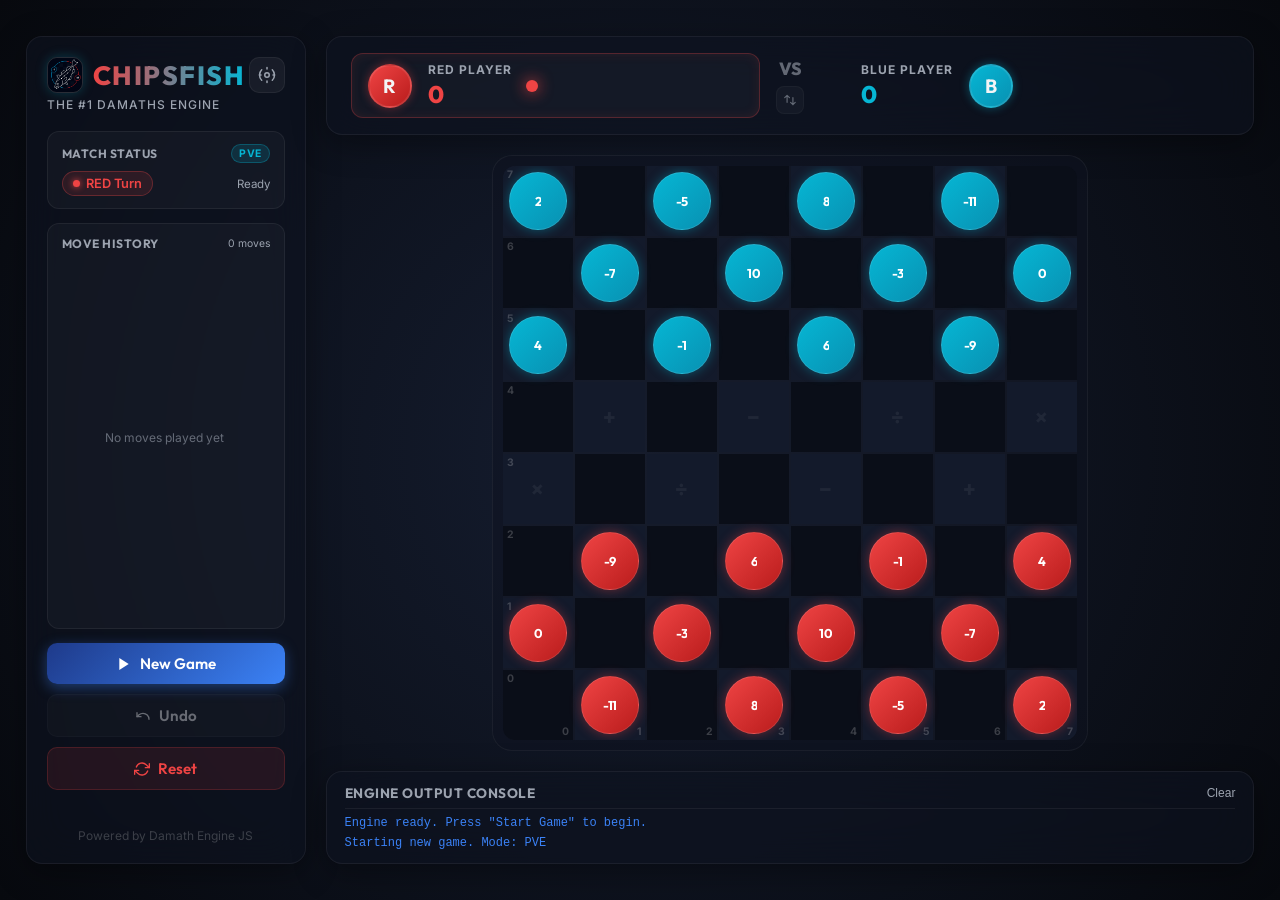
==== Engine/gui/index.html @ 6cff083e "Port engine to pure JS, add Vercel static deployment - Add engine.worker.js: full JS port of C++ Dam" ====
<!DOCTYPE html>
<html lang="en">
<head>
    <meta charset="UTF-8">
    <meta name="viewport" content="width=device-width, initial-scale=1.0">
    <title>ChipsFish</title>
    <link rel="icon" type="image/png" href="logo.png">
    <link rel="apple-touch-icon" href="logo.png">
    <!-- Google Fonts -->
    <link rel="preconnect" href="https://fonts.googleapis.com">
    <link rel="preconnect" href="https://fonts.gstatic.com" crossorigin>
    <link href="https://fonts.googleapis.com/css2?family=Inter:wght@300;400;500;600;700&family=Outfit:wght@400;500;600;700;800&display=swap" rel="stylesheet">
    <link rel="stylesheet" href="index.css">
</head>
<body>
    <div class="app-container">
        <!-- Sidebar / Control Panel -->
        <aside class="sidebar glass">
            <header class="logo-area">
                <div class="logo-title-row">
                    <div class="brand-title-group">
                        <img src="logo.png" alt="ChipsFish Logo" class="brand-logo-img">
                        <h1>CHIPSFISH</h1>
                    </div>
                    <button id="btn-settings" class="btn-icon-settings" title="Game Settings">
                        <svg width="18" height="18" viewBox="0 0 24 24" fill="none" stroke="currentColor" stroke-width="2" stroke-linecap="round" stroke-linejoin="round"><circle cx="12" cy="12" r="3"/><path d="M19.07 4.93a10 10 0 0 1 0 14.14M4.93 4.93a10 10 0 0 0 0 14.14"/><path d="M12 2v2M12 20v2M2 12h2M20 12h2"/></svg>
                    </button>
                </div>
                <span class="subtitle">THE #1 DAMATHS ENGINE</span>
            </header>

            <!-- Game Status Quick Card -->
            <div class="sidebar-card status-card">
                <div class="card-header">
                    <span class="card-title">Match Status</span>
                    <span id="badge-game-mode" class="mode-tag">PVE</span>
                </div>
                <div class="status-indicator-row">
                    <div id="status-turn-pill" class="turn-pill red">
                        <span class="dot"></span>
                        <span id="status-turn-text">RED Turn</span>
                    </div>
                    <span id="engine-status-text" class="status-subtext">Ready</span>
                </div>
            </div>

            <!-- Move History Notation Card -->
            <div class="sidebar-card history-card">
                <div class="card-header">
                    <span class="card-title">Move History</span>
                    <span id="move-count-badge" class="count-badge">0 moves</span>
                </div>
                <div class="history-list" id="history-list">
                    <div class="history-empty">No moves played yet</div>
                </div>
            </div>

            <!-- Action Buttons Section -->
            <section class="actions-section">
                <button id="btn-start" class="btn primary">
                    <svg width="16" height="16" viewBox="0 0 24 24" fill="currentColor"><polygon points="5,3 19,12 5,21"/></svg>
                    New Game
                </button>
                <button id="btn-undo" class="btn secondary" disabled>
                    <svg width="16" height="16" viewBox="0 0 24 24" fill="none" stroke="currentColor" stroke-width="2" stroke-linecap="round" stroke-linejoin="round"><path d="M3 7v6h6"/><path d="M21 17a9 9 0 0 0-9-9 9 9 0 0 0-6 2.3L3 13"/></svg>
                    Undo
                </button>
                <button id="btn-reset" class="btn danger">
                    <svg width="16" height="16" viewBox="0 0 24 24" fill="none" stroke="currentColor" stroke-width="2" stroke-linecap="round" stroke-linejoin="round"><path d="M23 4v6h-6"/><path d="M1 20v-6h6"/><path d="M3.51 9a9 9 0 0 1 14.85-3.36L23 10M1 14l4.64 4.36A9 9 0 0 0 20.49 15"/></svg>
                    Reset
                </button>
            </section>

            <footer class="credits">
                Powered by Damath Engine JS
            </footer>
        </aside>

        <!-- Main Play Area -->
        <main class="main-content">
            <!-- Scoreboard -->
            <section class="scoreboard glass">
                <div class="player-panel red-player active" id="panel-red">
                    <div class="player-avatar">R</div>
                    <div class="player-info">
                        <span class="player-name">RED PLAYER</span>
                        <div class="score-display">
                            <span class="fraction" id="score-red">0</span>
                        </div>
                    </div>
                    <div class="turn-dot"></div>
                </div>

                <div class="vs-divider">
                    <span>VS</span>
                    <button id="btn-flip-board" class="btn-icon-flip" title="Flip Board (Hotkey: F)">
                        <svg width="14" height="14" viewBox="0 0 24 24" fill="none" stroke="currentColor" stroke-width="2" stroke-linecap="round" stroke-linejoin="round"><path d="M7 16V4M7 4L3 8M7 4L11 8M17 8V20M17 20L21 16M17 20L13 16"/></svg>
                    </button>
                </div>

                <div class="player-panel blue-player" id="panel-blue">
                    <div class="turn-dot"></div>
                    <div class="player-info">
                        <span class="player-name">BLUE PLAYER</span>
                        <div class="score-display">
                            <span class="fraction" id="score-blue">0</span>
                        </div>
                    </div>
                    <div class="player-avatar">B</div>
                </div>
            </section>

            <!-- Board Area -->
            <div class="game-board-container">
                <!-- 8x8 Board -->
                <div class="board-wrapper">
                    <div class="board" id="board">
                        <!-- Grid squares will be generated dynamically -->
                    </div>
                    <!-- Best Move Arrow Overlay -->
                    <svg id="best-move-overlay" class="board-arrow-overlay" xmlns="http://www.w3.org/2000/svg">
                        <defs>
                            <marker id="best-move-arrowhead" markerWidth="4" markerHeight="4" refX="2" refY="2" orient="auto">
                                <path d="M0,0 L4,2 L0,4 Z" fill="rgba(88, 245, 78, 0.92)" />
                            </marker>
                        </defs>
                    </svg>
                </div>
            </div>

            <!-- Console Area -->
            <section class="console-panel glass">
                <div class="console-header">
                    <h3>Engine Output Console</h3>
                    <button id="btn-clear-console" class="btn-text">Clear</button>
                </div>
                <div class="console-log" id="console-log">
                    <div class="log-entry system">Engine ready. Press "Start Game" to begin.</div>
                </div>
            </section>
        </main>
    </div>

    <!-- Settings Modal -->
    <div class="modal-overlay" id="settings-modal">
        <div class="modal-content glass settings-modal-content">
            <div class="settings-modal-header">
                <h2>Game Settings</h2>
                <button id="btn-close-settings" class="btn-icon-close" title="Close">&#10005;</button>
            </div>

            <div class="settings-modal-body">

                <!-- Game Mode group -->
                <div class="settings-group-label">Game Mode</div>

                <div class="control-group">
                    <label for="game-mode">Mode</label>
                    <select id="game-mode">
                        <option value="pvp">Player vs Player</option>
                        <option value="pve" selected>Player vs AI</option>
                        <option value="eve">AI vs AI</option>
                    </select>
                </div>

                <div class="control-group" id="player-color-group">
                    <label for="player-color">Play As</label>
                    <select id="player-color">
                        <option value="red">RED (First)</option>
                        <option value="blue">BLUE</option>
                    </select>
                </div>

                <!-- Damath Variant group -->
                <div class="settings-group-label">Damath Variant</div>

                <div class="control-group">
                    <label for="damath-variant">Variant</label>
                    <select id="damath-variant">
                        <option value="counting">Counting (Grades 1–2)</option>
                        <option value="whole">Whole Number (Grades 3–4)</option>
                        <option value="fraction">Fraction (Grades 5–6)</option>
                        <option value="integer" selected>Integer (Grade 7)</option>
                        <option value="rational">Rational (Grade 8)</option>
                        <option value="radical">Radical (Grade 9)</option>
                        <option value="polynomial">Polynomial (Grade 10)</option>
                    </select>
                </div>
                <div class="control-group variant-hint" id="variant-hint-box">
                    <span class="variant-hint-text" id="variant-hint-text"></span>
                </div>

                <!-- AI Config group -->
                <div class="settings-group-label">AI Configuration</div>

                <div class="control-group">
                    <label for="ai-limit-type">AI Limits</label>
                    <select id="ai-limit-type">
                        <option value="depth">Search Depth</option>
                        <option value="time" selected>Time Limit</option>
                    </select>
                </div>

                <div class="control-group" id="ai-depth-group" style="display: none;">
                    <label for="ai-depth">Depth (plies)</label>
                    <input type="number" id="ai-depth" value="5" min="1" max="15">
                </div>

                <div class="control-group" id="ai-time-group">
                    <label for="ai-time">Time Limit (ms)</label>
                    <input type="number" id="ai-time" value="1000" min="100" max="10000" step="500">
                </div>

                <!-- Options group -->
                <div class="settings-group-label">Options</div>

                <div class="control-group check-group">
                    <input type="checkbox" id="mid-move-promo">
                    <label for="mid-move-promo">Mid-Move Promotion</label>
                </div>

                <div class="control-group check-group">
                    <input type="checkbox" id="show-best-move">
                    <label for="show-best-move">Show Best Move</label>
                </div>

                <div class="control-group" id="best-move-depth-group" style="display: none;">
                    <label for="best-move-depth">Best Move Depth (max 15)</label>
                    <input type="number" id="best-move-depth" value="15" min="1" max="15">
                </div>

                <div class="control-group check-group">
                    <input type="checkbox" id="flip-board-check">
                    <label for="flip-board-check">Flip Board (F)</label>
                </div>

            </div><!-- /.settings-modal-body -->

            <div class="settings-modal-footer">
                <button id="btn-apply-settings" class="btn primary">Done</button>
            </div>
        </div>
    </div>

    <!-- Game Over Modal -->
    <div class="modal-overlay" id="game-over-modal">
        <div class="modal-content glass">
            <h2>Game Over</h2>
            <p id="game-over-text">Winner info will appear here.</p>
            <div class="modal-scores">
                <div class="modal-score-item">
                    <span class="label">RED</span>
                    <span class="value" id="modal-score-red">0</span>
                </div>
                <div class="modal-score-item">
                    <span class="label">BLUE</span>
                    <span class="value" id="modal-score-blue">0</span>
                </div>
            </div>
            <button id="btn-close-modal" class="btn primary">Play Again</button>
        </div>
    </div>

    <script src="engine.js"></script>
    <script src="index.js"></script>
</body>
</html>
---- Engine/gui/index.css ----
/* Modern Premium Stylesheet for Damath Engine GUI */

:root {
    --bg-dark: #07090e;
    --bg-panel: #0e1320;
    --border-color: rgba(255, 255, 255, 0.06);
    --text-main: #f3f4f6;
    --text-muted: #9ca3af;
    
    /* Player Colors */
    --color-red: #ef4444;
    --color-red-glow: rgba(239, 68, 68, 0.4);
    --color-red-gradient: linear-gradient(135deg, #ef4444, #b91c1c);
    
    --color-blue: #06b6d4;
    --color-blue-glow: rgba(6, 182, 212, 0.4);
    --color-blue-gradient: linear-gradient(135deg, #06b6d4, #0891b2);
    
    --color-king: #eab308;
    --color-king-glow: rgba(234, 179, 8, 0.5);
    
    /* Playable/Nonplayable squares */
    --sq-playable: #131a2b;
    --sq-nonplayable: #0a0e18;
    
    /* Fonts */
    --font-display: 'Outfit', sans-serif;
    --font-sans: 'Inter', sans-serif;
}

* {
    box-sizing: border-box;
    margin: 0;
    padding: 0;
    user-select: none;
}

body {
    background-color: var(--bg-dark);
    color: var(--text-main);
    font-family: var(--font-sans);
    height: 100vh;
    overflow: hidden;
    display: flex;
    justify-content: center;
    align-items: center;
    background-image: radial-gradient(circle at 50% 50%, #151d30 0%, #07090e 100%);
}

.glass {
    background: rgba(14, 19, 32, 0.6);
    backdrop-filter: blur(20px);
    -webkit-backdrop-filter: blur(20px);
    border: 1px solid var(--border-color);
    border-radius: 16px;
    box-shadow: 0 8px 32px 0 rgba(0, 0, 0, 0.37);
}

/* App Layout */
.app-container {
    display: flex;
    width: 96vw;
    height: 92vh;
    max-width: 1400px;
    gap: 20px;
}

/* Sidebar Layout */
.sidebar {
    width: 280px;
    display: flex;
    flex-direction: column;
    padding: 20px;
    gap: 14px;
    flex-shrink: 0;
}

.logo-area {
    margin-bottom: 4px;
}

.logo-title-row {
    display: flex;
    justify-content: space-between;
    align-items: center;
}

.brand-title-group {
    display: flex;
    align-items: center;
    gap: 10px;
}

.brand-logo-img {
    width: 36px;
    height: 36px;
    border-radius: 10px;
    object-fit: cover;
    border: 1px solid rgba(255, 255, 255, 0.12);
    box-shadow: 0 0 12px rgba(6, 182, 212, 0.25);
    transition: transform 0.2s ease, box-shadow 0.2s ease;
}

.brand-logo-img:hover {
    transform: scale(1.05);
    box-shadow: 0 0 16px rgba(239, 68, 68, 0.35);
}

.logo-area h1 {
    font-family: var(--font-display);
    font-weight: 800;
    font-size: 1.65rem;
    letter-spacing: 1.5px;
    background: linear-gradient(to right, var(--color-red), var(--color-blue));
    -webkit-background-clip: text;
    -webkit-text-fill-color: transparent;
}

.logo-area .subtitle {
    font-size: 0.75rem;
    color: var(--text-muted);
    font-weight: 500;
    letter-spacing: 1px;
    text-transform: uppercase;
}

/* Gear Settings Button in Logo Row */
.btn-icon-settings {
    width: 36px;
    height: 36px;
    border-radius: 10px;
    background: rgba(255, 255, 255, 0.05);
    border: 1px solid var(--border-color);
    color: var(--text-muted);
    display: flex;
    align-items: center;
    justify-content: center;
    cursor: pointer;
    transition: all 0.2s;
    outline: none;
}

.btn-icon-settings:hover {
    color: var(--color-blue);
    background: rgba(6, 182, 212, 0.12);
    border-color: rgba(6, 182, 212, 0.3);
    box-shadow: 0 0 12px rgba(6, 182, 212, 0.2);
    transform: rotate(30deg);
}

/* Sidebar Cards Common */
.sidebar-card {
    background: rgba(255, 255, 255, 0.03);
    border: 1px solid var(--border-color);
    border-radius: 12px;
    padding: 12px 14px;
    display: flex;
    flex-direction: column;
    gap: 8px;
}

.card-header {
    display: flex;
    justify-content: space-between;
    align-items: center;
}

.card-title {
    font-family: var(--font-display);
    font-size: 0.75rem;
    font-weight: 700;
    color: var(--text-muted);
    text-transform: uppercase;
    letter-spacing: 0.5px;
}

/* Status Card */
.mode-tag {
    font-size: 0.65rem;
    font-weight: 700;
    padding: 2px 7px;
    border-radius: 10px;
    background: rgba(6, 182, 212, 0.15);
    color: var(--color-blue);
    border: 1px solid rgba(6, 182, 212, 0.3);
    letter-spacing: 0.5px;
}

.status-indicator-row {
    display: flex;
    justify-content: space-between;
    align-items: center;
}

.turn-pill {
    display: flex;
    align-items: center;
    gap: 6px;
    font-size: 0.8rem;
    font-weight: 600;
    padding: 4px 10px;
    border-radius: 20px;
    transition: all 0.3s;
}

.turn-pill .dot {
    width: 7px;
    height: 7px;
    border-radius: 50%;
}

.turn-pill.red {
    background: rgba(239, 68, 68, 0.12);
    color: var(--color-red);
    border: 1px solid rgba(239, 68, 68, 0.3);
}
.turn-pill.red .dot {
    background: var(--color-red);
    box-shadow: 0 0 6px var(--color-red);
}

.turn-pill.blue {
    background: rgba(6, 182, 212, 0.12);
    color: var(--color-blue);
    border: 1px solid rgba(6, 182, 212, 0.3);
}
.turn-pill.blue .dot {
    background: var(--color-blue);
    box-shadow: 0 0 6px var(--color-blue);
}

.status-subtext {
    font-size: 0.72rem;
    color: var(--text-muted);
}

/* History Card */
.history-card {
    flex-grow: 1;
    min-height: 180px;
    overflow: hidden;
}

.count-badge {
    font-size: 0.65rem;
    color: var(--text-muted);
}

.history-list {
    flex-grow: 1;
    overflow-y: auto;
    display: flex;
    flex-direction: column;
    gap: 4px;
    padding-right: 2px;
    font-family: 'Courier New', Courier, monospace;
    font-size: 0.75rem;
}

.history-empty {
    color: var(--text-muted);
    font-family: var(--font-sans);
    font-size: 0.75rem;
    text-align: center;
    margin: auto 0;
    opacity: 0.6;
}

.history-item {
    display: flex;
    align-items: center;
    justify-content: space-between;
    padding: 4px 8px;
    border-radius: 6px;
    background: rgba(255, 255, 255, 0.02);
    border: 1px solid rgba(255, 255, 255, 0.03);
    animation: historyFadeIn 0.25s ease;
}

.history-item:hover {
    background: rgba(255, 255, 255, 0.05);
}

.history-item .num {
    color: var(--text-muted);
    width: 24px;
    font-size: 0.7rem;
}

.history-item .move-text {
    flex-grow: 1;
    color: var(--text-main);
}

.history-item.red-move .move-text {
    color: #fca5a5;
}

.history-item.blue-move .move-text {
    color: #67e8f9;
}

.history-item .capture-tag {
    font-size: 0.65rem;
    color: #f59e0b;
    font-weight: 700;
    background: rgba(245, 158, 11, 0.15);
    padding: 1px 4px;
    border-radius: 4px;
}

@keyframes historyFadeIn {
    from { opacity: 0; transform: translateY(-4px); }
    to   { opacity: 1; transform: translateY(0); }
}


.control-group {
    display: flex;
    flex-direction: column;
    gap: 6px;
}

.control-group label {
    font-size: 0.85rem;
    font-weight: 500;
    color: var(--text-muted);
}

.control-group select, 
.control-group input[type="number"] {
    background: rgba(255, 255, 255, 0.04);
    border: 1px solid var(--border-color);
    border-radius: 8px;
    color: var(--text-main);
    padding: 10px 12px;
    font-family: var(--font-sans);
    font-size: 0.95rem;
    outline: none;
    transition: border-color 0.2s, box-shadow 0.2s;
}

.control-group select:focus, 
.control-group input[type="number"]:focus {
    border-color: var(--color-blue);
    box-shadow: 0 0 0 2px rgba(6, 182, 212, 0.2);
}

.check-group {
    flex-direction: row;
    align-items: center;
    gap: 8px;
    margin-top: 6px;
    cursor: pointer;
}

.check-group input[type="checkbox"] {
    accent-color: var(--color-blue);
    width: 16px;
    height: 16px;
    cursor: pointer;
}

.check-group label {
    cursor: pointer;
}

.actions-section {
    display: flex;
    flex-direction: column;
    gap: 10px;
    margin-top: 0;
}

.btn {
    width: 100%;
    padding: 11px 14px;
    border-radius: 10px;
    font-family: var(--font-display);
    font-weight: 600;
    font-size: 0.95rem;
    cursor: pointer;
    border: none;
    display: flex;
    align-items: center;
    justify-content: center;
    gap: 8px;
    transition: transform 0.1s, opacity 0.2s, box-shadow 0.2s;
    outline: none;
}

.btn:active {
    transform: scale(0.98);
}

.btn.primary {
    background: linear-gradient(135deg, #1e3a8a, #3b82f6);
    color: white;
    box-shadow: 0 4px 14px 0 rgba(59, 130, 246, 0.4);
}

.btn.primary:hover {
    opacity: 0.9;
    box-shadow: 0 6px 20px 0 rgba(59, 130, 246, 0.6);
}

.btn.secondary {
    background: rgba(255, 255, 255, 0.05);
    border: 1px solid var(--border-color);
    color: var(--text-main);
}

.btn.secondary:hover:not(:disabled) {
    background: rgba(255, 255, 255, 0.1);
}

.btn.secondary:disabled {
    opacity: 0.4;
    cursor: not-allowed;
}

.btn.danger {
    background: rgba(239, 68, 68, 0.1);
    border: 1px solid rgba(239, 68, 68, 0.2);
    color: var(--color-red);
}

.btn.danger:hover {
    background: rgba(239, 68, 68, 0.2);
}

.credits {
    margin-top: 24px;
    font-size: 0.75rem;
    color: rgba(255, 255, 255, 0.2);
    text-align: center;
}

/* Main Play Area */
.main-content {
    flex-grow: 1;
    min-width: 0; /* Prevent flex child from overflowing its container */
    display: flex;
    flex-direction: column;
    gap: 20px;
    height: 100%;
}

/* Scoreboard Layout */
.scoreboard {
    display: flex;
    align-items: center;
    padding: 16px 24px;
    justify-content: space-between;
}

.player-panel {
    display: flex;
    align-items: center;
    gap: 16px;
    flex: 1;
    border-radius: 12px;
    padding: 8px 16px;
    border: 1px solid transparent;
    transition: all 0.3s;
}

.player-panel.active {
    background: rgba(255, 255, 255, 0.03);
}

.red-player.active {
    border-color: rgba(239, 68, 68, 0.3);
    box-shadow: inset 0 0 12px rgba(239, 68, 68, 0.1);
}

.blue-player.active {
    border-color: rgba(6, 182, 212, 0.3);
    box-shadow: inset 0 0 12px rgba(6, 182, 212, 0.1);
}

.player-avatar {
    width: 44px;
    height: 44px;
    border-radius: 50%;
    display: flex;
    align-items: center;
    justify-content: center;
    font-family: var(--font-display);
    font-weight: 700;
    font-size: 1.2rem;
    border: 2px solid rgba(255, 255, 255, 0.1);
}

.red-player .player-avatar {
    background: var(--color-red-gradient);
    box-shadow: 0 0 10px var(--color-red-glow);
}

.blue-player .player-avatar {
    background: var(--color-blue-gradient);
    box-shadow: 0 0 10px var(--color-blue-glow);
}

.player-info {
    display: flex;
    flex-direction: column;
}

.player-name {
    font-size: 0.75rem;
    font-weight: 700;
    letter-spacing: 1px;
    color: var(--text-muted);
}

.score-display {
    font-family: var(--font-display);
    font-weight: 800;
    font-size: 1.5rem;
    margin-top: 2px;
}

.red-player .score-display {
    color: var(--color-red);
}

.blue-player .score-display {
    color: var(--color-blue);
}

.turn-dot {
    width: 8px;
    height: 8px;
    border-radius: 50%;
    background: transparent;
    transition: all 0.3s;
}

.player-panel.active .turn-dot {
    transform: scale(1.5);
}

.red-player.active .turn-dot {
    background: var(--color-red);
    box-shadow: 0 0 10px var(--color-red);
}

.blue-player.active .turn-dot {
    background: var(--color-blue);
    box-shadow: 0 0 10px var(--color-blue);
}

.vs-divider {
    font-family: var(--font-display);
    font-weight: 800;
    font-size: 1.1rem;
    color: var(--text-muted);
    opacity: 0.6;
    padding: 0 16px;
    display: flex;
    flex-direction: column;
    align-items: center;
    gap: 6px;
}

.btn-icon-flip {
    width: 28px;
    height: 28px;
    border-radius: 8px;
    background: rgba(255, 255, 255, 0.05);
    border: 1px solid var(--border-color);
    color: var(--text-muted);
    display: flex;
    align-items: center;
    justify-content: center;
    cursor: pointer;
    transition: all 0.2s;
    outline: none;
}

.btn-icon-flip:hover {
    color: var(--color-blue);
    background: rgba(6, 182, 212, 0.15);
    border-color: rgba(6, 182, 212, 0.3);
    transform: rotate(180deg);
}

.btn-icon-flip:active {
    transform: scale(0.9);
}

/* Board Area */
.game-board-container {
    display: flex;
    flex-grow: 1;
    gap: 20px;
    align-items: center;
    justify-content: center;
    position: relative;
    max-height: 480px;
}

/* Board Wrapper */
.board-wrapper {
    position: relative;
    padding: 10px;
    border-radius: 20px;
    background: rgba(14, 19, 32, 0.5);
    border: 1px solid rgba(255, 255, 255, 0.05);
}

.board {
    display: grid;
    grid-template-columns: repeat(8, 50px);
    grid-template-rows: repeat(8, 50px);
    gap: 2px;
    background: rgba(255, 255, 255, 0.02);
    border-radius: 12px;
    overflow: hidden;
}

@media (min-height: 700px) {
    .game-board-container {
        max-height: 580px;
    }
    .board {
        grid-template-columns: repeat(8, 60px);
        grid-template-rows: repeat(8, 60px);
    }
}

@media (min-height: 850px) {
    .game-board-container {
        max-height: 680px;
    }
    .board {
        grid-template-columns: repeat(8, 70px);
        grid-template-rows: repeat(8, 70px);
    }
}

.square {
    width: 100%;
    height: 100%;
    position: relative;
    display: flex;
    justify-content: center;
    align-items: center;
    transition: background-color 0.2s;
}

.square.playable {
    background-color: var(--sq-playable);
}

.square.nonplayable {
    background-color: var(--sq-nonplayable);
}

.square.playable:hover {
    background-color: rgba(30, 41, 59, 0.8);
}

/* Operator center display */
.square-operator {
    position: absolute;
    font-family: var(--font-display);
    font-size: 1.4rem;
    font-weight: 700;
    color: rgba(255, 255, 255, 0.06);
    pointer-events: none;
    z-index: 1;
}

/* Coordinates labels on visual edges */
.sq-coord {
    position: absolute;
    font-size: 0.65rem;
    font-weight: 700;
    color: rgba(255, 255, 255, 0.2);
    pointer-events: none;
    z-index: 2;
}

.sq-coord.col-coord {
    bottom: 2px;
    right: 4px;
}

.sq-coord.row-coord {
    top: 2px;
    left: 4px;
}

/* Move Highlights */
.square.selected-from {
    background-color: rgba(234, 179, 8, 0.15) !important;
    box-shadow: inset 0 0 10px rgba(234, 179, 8, 0.3);
}

.square.move-dest::before {
    content: '';
    width: 16px;
    height: 16px;
    border-radius: 50%;
    background-color: rgba(6, 182, 212, 0.4);
    z-index: 5;
    pointer-events: none;
    box-shadow: 0 0 8px rgba(6, 182, 212, 0.6);
}

.square.move-dest.capture-dest::before {
    background-color: rgba(239, 68, 68, 0.6);
    box-shadow: 0 0 8px rgba(239, 68, 68, 0.8);
}

.square.move-dest:hover {
    background-color: rgba(6, 182, 212, 0.1) !important;
    cursor: pointer;
}

/* Pieces Styling */
.piece {
    width: 82%;
    height: 82%;
    border-radius: 50%;
    display: flex;
    flex-direction: column;
    justify-content: center;
    align-items: center;
    font-family: var(--font-display);
    font-weight: 700;
    font-size: 0.85rem;
    cursor: grab;
    z-index: 10;
    border: 1px solid rgba(255, 255, 255, 0.12);
    box-shadow: 0 4px 8px rgba(0, 0, 0, 0.4);
    transition: transform 0.2s, box-shadow 0.2s;
    position: relative;
}

.piece:hover {
    transform: scale(1.06);
}

.piece:active {
    cursor: grabbing;
}

.piece.red {
    background: var(--color-red-gradient);
    color: white;
    box-shadow: 0 0 12px var(--color-red-glow);
}

.piece.blue {
    background: var(--color-blue-gradient);
    color: white;
    box-shadow: 0 0 12px var(--color-blue-glow);
}

.piece.king {
    border: 2px solid var(--color-king) !important;
    box-shadow: 0 0 16px var(--color-king-glow) !important;
}

/* Crown indicator for Dama (King) */
.piece.king::before {
    content: '👑';
    font-size: 0.6rem;
    position: absolute;
    top: -5px;
    filter: drop-shadow(0 0 2px rgba(0,0,0,0.5));
}

/* Base .piece-value font properties are now set in the variant chip section below */

.piece.king .piece-value {
    margin-top: 1px;
}

/* Console Panel styling */
.console-panel {
    display: flex;
    flex-direction: column;
    height: 130px;
    padding: 12px 18px;
    overflow: hidden;
}

.console-header {
    display: flex;
    justify-content: space-between;
    align-items: center;
    border-bottom: 1px solid var(--border-color);
    padding-bottom: 6px;
    margin-bottom: 6px;
    flex-shrink: 0;
}

.console-header h3 {
    font-family: var(--font-display);
    font-size: 0.85rem;
    color: var(--text-muted);
    text-transform: uppercase;
    letter-spacing: 0.5px;
}

.btn-text {
    background: none;
    border: none;
    color: var(--text-muted);
    font-size: 0.75rem;
    cursor: pointer;
}

.btn-text:hover {
    color: var(--text-main);
}

.console-log {
    flex-grow: 1;
    overflow-y: scroll;
    overflow-x: hidden;
    word-break: break-all;
    font-family: 'Courier New', Courier, monospace;
    font-size: 0.75rem;
    line-height: 1.4;
    display: flex;
    flex-direction: column;
    gap: 3px;
    padding-right: 4px;
}

.log-entry {
    color: #a78bfa;
}

.log-entry.system {
    color: #3b82f6;
}

.log-entry.engine {
    color: #10b981;
}

.log-entry.error {
    color: #ef4444;
}

.log-entry.user {
    color: #f59e0b;
}

/* Modal Window styles */
.modal-overlay {
    position: fixed;
    top: 0;
    left: 0;
    right: 0;
    bottom: 0;
    background: rgba(0, 0, 0, 0.75);
    display: none;
    justify-content: center;
    align-items: center;
    z-index: 100;
    opacity: 0;
    transition: opacity 0.3s;
}

.modal-overlay.show {
    display: flex;
    opacity: 1;
}

.modal-content {
    width: 400px;
    padding: 32px;
    text-align: center;
    transform: scale(0.9);
    transition: transform 0.3s;
}

.modal-overlay.show .modal-content {
    transform: scale(1);
}

.modal-content h2 {
    font-family: var(--font-display);
    font-size: 2rem;
    font-weight: 800;
    margin-bottom: 12px;
    background: linear-gradient(to right, var(--color-red), var(--color-blue));
    -webkit-background-clip: text;
    -webkit-text-fill-color: transparent;
}

.modal-content p {
    font-size: 0.95rem;
    color: var(--text-muted);
    margin-bottom: 24px;
}

.modal-scores {
    display: flex;
    justify-content: space-around;
    background: rgba(255, 255, 255, 0.02);
    border: 1px solid var(--border-color);
    padding: 16px;
    border-radius: 12px;
    margin-bottom: 28px;
}

.modal-score-item {
    display: flex;
    flex-direction: column;
    gap: 4px;
}

.modal-score-item .label {
    font-size: 0.75rem;
    font-weight: 700;
    color: var(--text-muted);
    letter-spacing: 0.5px;
}

.modal-score-item .value {
    font-family: var(--font-display);
    font-weight: 800;
    font-size: 1.4rem;
}

#modal-score-red {
    color: var(--color-red);
}

#modal-score-blue {
    color: var(--color-blue);
}

/* Webkit Scrollbar Styling */
::-webkit-scrollbar {
    width: 6px;
    height: 6px;
}

::-webkit-scrollbar-track {
    background: rgba(255, 255, 255, 0.02);
    border-radius: 4px;
}

::-webkit-scrollbar-thumb {
    background: rgba(255, 255, 255, 0.1);
    border-radius: 4px;
}

::-webkit-scrollbar-thumb:hover {
    background: rgba(255, 255, 255, 0.2);
}

/* ─── Best Move Arrow Overlay ─────────────────────────────── */
.board-arrow-overlay {
    position: absolute;
    top: 10px;      /* matches board-wrapper padding */
    left: 10px;
    pointer-events: none;
    z-index: 20;
    overflow: visible;
}

.best-move-arrow {
    stroke: rgba(88, 245, 78, 0.85);
    stroke-width: 4;
    fill: none;
    stroke-linecap: round;
    filter: drop-shadow(0 0 6px rgba(88, 245, 78, 0.7));
    animation: arrowFadeIn 0.35s ease;
}

@keyframes arrowFadeIn {
    from { opacity: 0; stroke-width: 0; }
    to   { opacity: 1; stroke-width: 4; }
}

/* "Analyzing…" badge shown while background engine runs */
.best-move-badge {
    position: absolute;
    bottom: -28px;
    left: 50%;
    transform: translateX(-50%);
    background: rgba(88, 245, 78, 0.12);
    border: 1px solid rgba(88, 245, 78, 0.35);
    color: rgba(88, 245, 78, 0.9);
    font-family: var(--font-sans);
    font-size: 0.7rem;
    font-weight: 600;
    letter-spacing: 0.5px;
    padding: 3px 10px;
    border-radius: 20px;
    white-space: nowrap;
    pointer-events: none;
    opacity: 0;
    transition: opacity 0.3s;
}

.best-move-badge.visible {
    opacity: 1;
    animation: pulse-badge 1.5s ease-in-out infinite;
}

@keyframes pulse-badge {
    0%, 100% { opacity: 0.7; }
    50%       { opacity: 1;   }
}

/* Settings Modal Styling */
.settings-modal-content {
    width: 440px;
    max-width: 90vw;
    max-height: 85vh;
    display: flex;
    flex-direction: column;
    padding: 24px;
    text-align: left;
}

.settings-modal-header {
    display: flex;
    justify-content: space-between;
    align-items: center;
    border-bottom: 1px solid var(--border-color);
    padding-bottom: 14px;
    margin-bottom: 16px;
}

.settings-modal-header h2 {
    font-family: var(--font-display);
    font-size: 1.4rem;
    font-weight: 700;
    margin: 0;
    color: var(--text-main);
}

.btn-icon-close {
    background: transparent;
    border: none;
    color: var(--text-muted);
    font-size: 1.2rem;
    cursor: pointer;
    padding: 4px 8px;
    border-radius: 6px;
    transition: color 0.2s, background 0.2s;
}

.btn-icon-close:hover {
    color: var(--text-main);
    background: rgba(255, 255, 255, 0.1);
}

.settings-modal-body {
    flex-grow: 1;
    overflow-y: auto;
    display: flex;
    flex-direction: column;
    gap: 16px;
    padding-right: 6px;
}

.settings-group-label {
    font-family: var(--font-display);
    font-size: 0.75rem;
    font-weight: 700;
    color: var(--color-blue);
    text-transform: uppercase;
    letter-spacing: 1px;
    margin-top: 8px;
    border-bottom: 1px dashed rgba(6, 182, 212, 0.2);
    padding-bottom: 4px;
}

.settings-modal-footer {
    margin-top: 20px;
    padding-top: 14px;
    border-top: 1px solid var(--border-color);
    display: flex;
    justify-content: flex-end;
}

.settings-modal-footer .btn {
    width: 120px;
}

/* Damath Variant hint row */
.variant-hint {
    background: rgba(6, 182, 212, 0.06);
    border: 1px solid rgba(6, 182, 212, 0.18);
    border-radius: 6px;
    padding: 6px 10px !important;
    margin-top: 0 !important;
}

.variant-hint-text {
    font-size: 0.72rem;
    color: var(--color-blue);
    opacity: 0.85;
    font-style: italic;
}

/* =========================================================
   Per-variant chip label layout
   ========================================================= */

/* Base: reset the earlier font-size rule and let variant rules take over */
.piece-value {
    max-width: 100%;
    display: flex;
    align-items: center;
    justify-content: center;
    line-height: 1;
    overflow: hidden;
    font-size: 0.78rem;
    font-weight: 700;
    letter-spacing: -0.3px;
}

/* ── Integer / Counting / Whole ─────────────────────────────────────────── */
.piece.variant-integer .piece-value,
.piece.variant-counting .piece-value,
.piece.variant-whole .piece-value {
    font-size: 0.8rem;
    letter-spacing: -0.5px;
}

/* ── Rational / Fraction  ──────────────────────────────────────────────── */
/* Render as a compact tilted fraction: ⁻⁹/₁₀ */
.piece.variant-rational .piece-value,
.piece.variant-fraction .piece-value {
    font-size: 0.65rem;
}

.chip-frac {
    display: inline-flex;
    align-items: center;
    gap: 0px;
    font-size: inherit;
    line-height: 1;
}

.chip-frac sup {
    font-size: 0.7em;
    vertical-align: super;
    margin-right: 0px;
    line-height: 1;
}

.chip-frac .frac-slash {
    font-size: 1em;
    margin: 0 0.5px;
    line-height: 1;
}

.chip-frac sub {
    font-size: 0.7em;
    vertical-align: sub;
    margin-left: 0px;
    line-height: 1;
}

/* ── Radical ─────────────────────────────────────────────────────────────── */
.piece.variant-radical .piece-value {
    font-size: 0.52rem;
    letter-spacing: -0.2px;
    flex-direction: column;
    line-height: 1.15;
}

.chip-radical {
    display: inline-flex;
    align-items: baseline;
    gap: 0;
    white-space: nowrap;
}

.rad-coef {
    font-size: 1em;
    font-weight: 700;
}

.rad-sym {
    font-size: 1.15em;
    font-weight: 400;
    margin: 0 0.5px;
    /* Extend the top bar of √ visually */
    position: relative;
}

/* The radicand sits slightly elevated to sit "under" the radical bar */
.rad-idx {
    font-size: 0.9em;
    font-weight: 700;
    border-top: 1.5px solid currentColor;
    padding-top: 0px;
    margin-left: -1px;
}

/* ── Polynomial ──────────────────────────────────────────────────────────── */
.piece.variant-polynomial .piece-value {
    font-size: 0.5rem;
    letter-spacing: -0.3px;
    white-space: nowrap;
}

.piece.variant-polynomial .piece-value sup {
    font-size: 0.75em;
    vertical-align: super;
    line-height: 1;
}

/* ── King adjustments: crown takes up top 15% of circle, shrink text a bit ─ */
.piece.king.variant-radical .piece-value,
.piece.king.variant-polynomial .piece-value {
    font-size: 0.44rem;
}
.piece.king.variant-rational .piece-value,
.piece.king.variant-fraction .piece-value {
    font-size: 0.58rem;
}
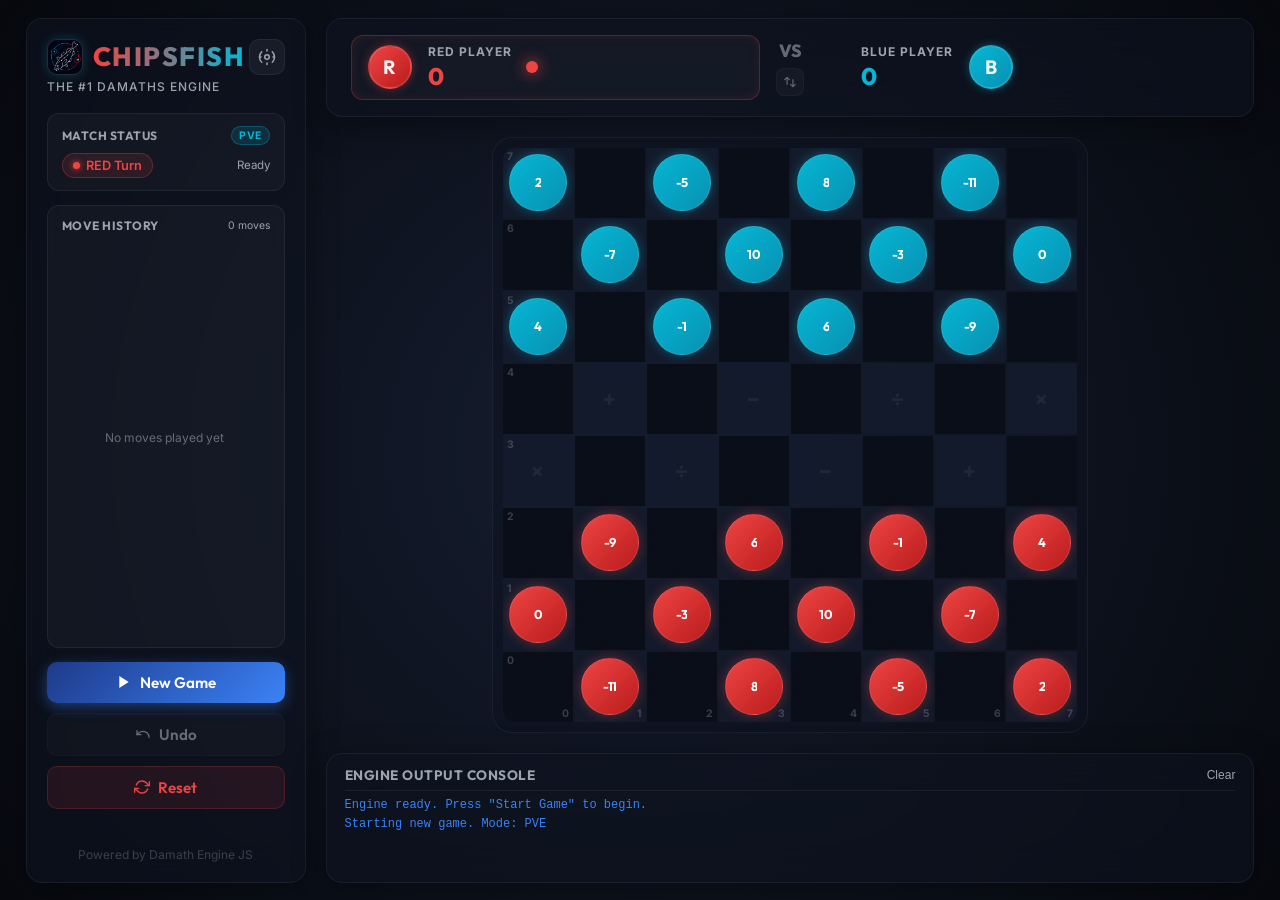
==== commit a975d953: "Move AI Configuration right under Mode selection and hide when PvP is selected" ====
--- a/Engine/gui/index.html
+++ b/Engine/gui/index.html
@@ -171,6 +171,29 @@
                     </select>
                 </div>
 
+                <!-- AI Config group (only shown for AI modes: PvE / EvE) -->
+                <div id="ai-config-section">
+                    <div class="settings-group-label" style="margin-top: 12px;">AI Configuration</div>
+
+                    <div class="control-group">
+                        <label for="ai-limit-type">AI Limits</label>
+                        <select id="ai-limit-type">
+                            <option value="depth">Search Depth</option>
+                            <option value="time" selected>Time Limit</option>
+                        </select>
+                    </div>
+
+                    <div class="control-group" id="ai-depth-group" style="display: none;">
+                        <label for="ai-depth">Depth (plies)</label>
+                        <input type="number" id="ai-depth" value="5" min="1" max="15">
+                    </div>
+
+                    <div class="control-group" id="ai-time-group">
+                        <label for="ai-time">Time Limit (ms)</label>
+                        <input type="number" id="ai-time" value="1000" min="100" max="10000" step="500">
+                    </div>
+                </div>
+
                 <!-- Damath Variant group -->
                 <div class="settings-group-label">Damath Variant</div>
 
@@ -190,27 +213,6 @@
                     <span class="variant-hint-text" id="variant-hint-text"></span>
                 </div>
 
-                <!-- AI Config group -->
-                <div class="settings-group-label">AI Configuration</div>
-
-                <div class="control-group">
-                    <label for="ai-limit-type">AI Limits</label>
-                    <select id="ai-limit-type">
-                        <option value="depth">Search Depth</option>
-                        <option value="time" selected>Time Limit</option>
-                    </select>
-                </div>
-
-                <div class="control-group" id="ai-depth-group" style="display: none;">
-                    <label for="ai-depth">Depth (plies)</label>
-                    <input type="number" id="ai-depth" value="5" min="1" max="15">
-                </div>
-
-                <div class="control-group" id="ai-time-group">
-                    <label for="ai-time">Time Limit (ms)</label>
-                    <input type="number" id="ai-time" value="1000" min="100" max="10000" step="500">
-                </div>
-
                 <!-- Options group -->
                 <div class="settings-group-label">Options</div>
 
--- a/Engine/gui/index.css
+++ b/Engine/gui/index.css
@@ -39,12 +39,15 @@
     background-color: var(--bg-dark);
     color: var(--text-main);
     font-family: var(--font-sans);
-    height: 100vh;
-    overflow: hidden;
+    min-height: 100vh;
+    min-height: 100dvh;
+    overflow-x: hidden;
+    overflow-y: auto;
     display: flex;
     justify-content: center;
     align-items: center;
     background-image: radial-gradient(circle at 50% 50%, #151d30 0%, #07090e 100%);
+    padding: 12px 0;
 }
 
 .glass {
@@ -60,7 +63,7 @@
 .app-container {
     display: flex;
     width: 96vw;
-    height: 92vh;
+    min-height: 92vh;
     max-width: 1400px;
     gap: 20px;
 }
@@ -1226,3 +1229,203 @@
 .piece.king.variant-fraction .piece-value {
     font-size: 0.58rem;
 }
+
+/* =========================================================
+   Mobile & Tablet Responsiveness
+   ========================================================= */
+
+@media (max-width: 960px) {
+    body {
+        align-items: flex-start;
+        padding: 8px 6px;
+    }
+
+    .app-container {
+        flex-direction: column;
+        width: 100%;
+        max-width: 600px;
+        min-height: auto;
+        gap: 12px;
+    }
+
+    /* Put game area on top, controls below */
+    .main-content {
+        order: 1;
+        width: 100%;
+        gap: 10px;
+    }
+
+    .sidebar {
+        order: 2;
+        width: 100%;
+        padding: 14px;
+        gap: 10px;
+    }
+
+    .logo-area {
+        margin-bottom: 0;
+    }
+
+    /* Action buttons in a clean 3-button row */
+    .actions-section {
+        flex-direction: row;
+        gap: 8px;
+    }
+
+    .actions-section .btn {
+        flex: 1;
+        padding: 10px 8px;
+        font-size: 0.82rem;
+    }
+
+    /* Scoreboard compaction */
+    .scoreboard {
+        padding: 10px 12px;
+    }
+
+    .player-panel {
+        padding: 6px 8px;
+        gap: 8px;
+    }
+
+    .player-avatar {
+        width: 34px;
+        height: 34px;
+        font-size: 0.95rem;
+    }
+
+    .score-display {
+        font-size: 1.15rem;
+    }
+
+    .player-name {
+        font-size: 0.65rem;
+    }
+
+    .vs-divider {
+        padding: 0 6px;
+        font-size: 0.9rem;
+    }
+
+    /* History & console height on mobile */
+    .history-card {
+        min-height: 110px;
+        max-height: 140px;
+    }
+
+    .console-panel {
+        max-height: 120px;
+    }
+
+    /* Board Sizing */
+    .game-board-container {
+        max-height: none;
+        padding: 0;
+    }
+
+    .board-wrapper {
+        padding: 6px;
+        border-radius: 14px;
+    }
+
+    .board {
+        grid-template-columns: repeat(8, min(10.5vw, 52px));
+        grid-template-rows: repeat(8, min(10.5vw, 52px));
+    }
+}
+
+@media (max-width: 500px) {
+    body {
+        padding: 4px 2px;
+    }
+
+    .app-container {
+        gap: 8px;
+    }
+
+    .sidebar {
+        padding: 10px;
+        border-radius: 12px;
+    }
+
+    .scoreboard {
+        padding: 8px 10px;
+        border-radius: 12px;
+    }
+
+    .player-panel {
+        padding: 4px 6px;
+        gap: 6px;
+    }
+
+    .player-avatar {
+        width: 30px;
+        height: 30px;
+        font-size: 0.85rem;
+    }
+
+    .score-display {
+        font-size: 1.05rem;
+    }
+
+    .board-wrapper {
+        padding: 4px;
+        border-radius: 12px;
+    }
+
+    /* Fluid board grid taking up 100% of mobile screen width */
+    .board {
+        grid-template-columns: repeat(8, calc((100vw - 24px) / 8));
+        grid-template-rows: repeat(8, calc((100vw - 24px) / 8));
+        border-radius: 8px;
+    }
+
+    .square-operator {
+        font-size: 1rem;
+    }
+
+    .sq-coord {
+        font-size: 0.5rem;
+    }
+
+    .sq-coord.col-coord {
+        bottom: 1px;
+        right: 2px;
+    }
+
+    .sq-coord.row-coord {
+        top: 1px;
+        left: 2px;
+    }
+
+    /* Fine-tuned chip text scaling for tiny mobile screens */
+    .piece-value {
+        font-size: 0.65rem;
+    }
+
+    .piece.variant-integer .piece-value,
+    .piece.variant-counting .piece-value,
+    .piece.variant-whole .piece-value {
+        font-size: 0.7rem;
+    }
+
+    .piece.variant-rational .piece-value,
+    .piece.variant-fraction .piece-value {
+        font-size: 0.55rem;
+    }
+
+    .piece.variant-radical .piece-value {
+        font-size: 0.44rem;
+    }
+
+    .piece.variant-polynomial .piece-value {
+        font-size: 0.42rem;
+    }
+
+    .settings-modal-content {
+        max-width: 95vw;
+        padding: 14px;
+        border-radius: 14px;
+    }
+}
+
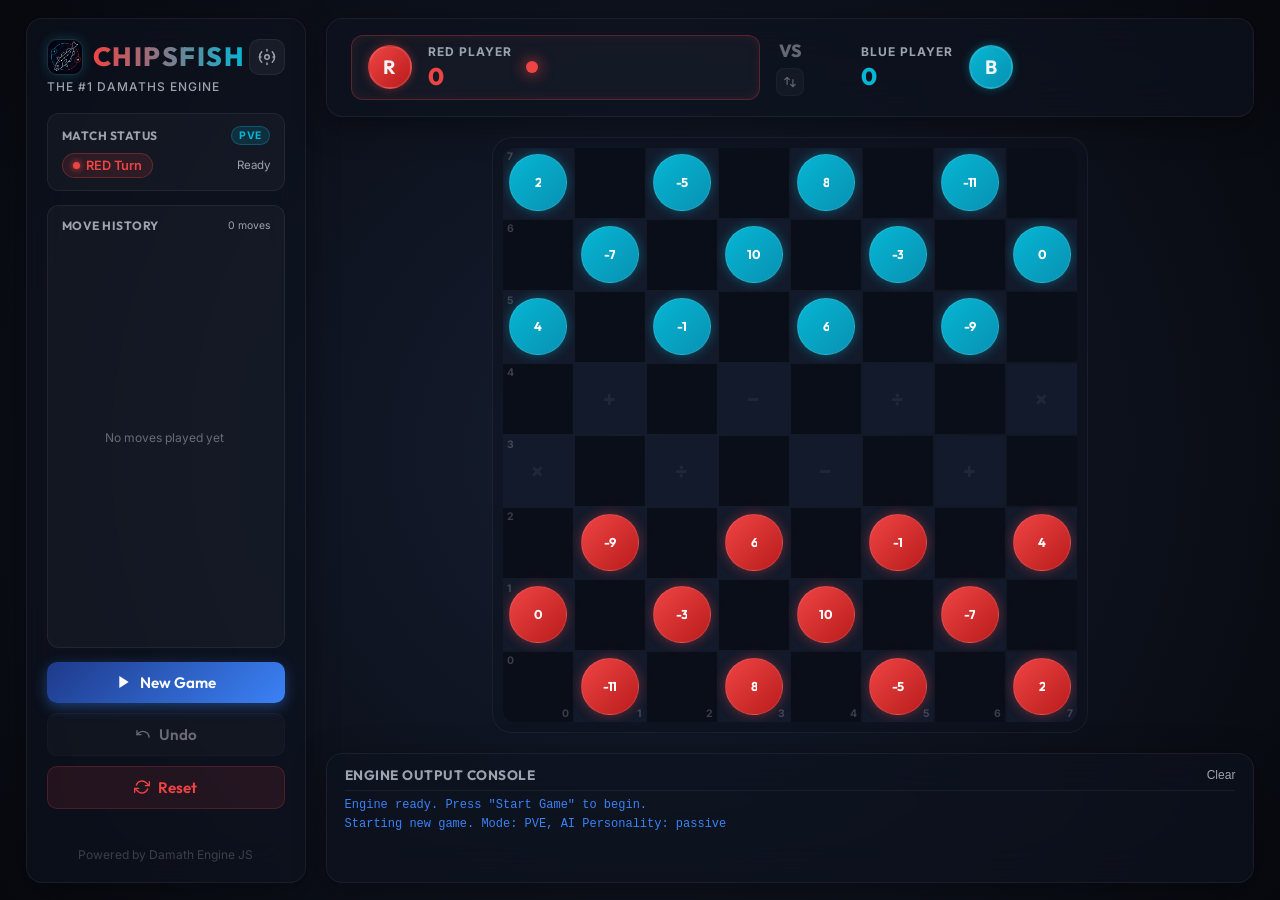
==== commit 02836e98: "feat: add Thermo Sci-Dama variant (Grade 10) - Add 'thermo' variant to VARIANT_VALUES in gui_server." ====
--- a/Engine/gui/index.html
+++ b/Engine/gui/index.html
@@ -173,7 +173,7 @@
 
                 <!-- AI Config group (only shown for AI modes: PvE / EvE) -->
                 <div id="ai-config-section">
-                    <div class="settings-group-label" style="margin-top: 12px;">AI Configuration</div>
+                    <div class="settings-group-label">AI Configuration</div>
 
                     <div class="control-group">
                         <label for="ai-limit-type">AI Limits</label>
@@ -191,6 +191,14 @@
                     <div class="control-group" id="ai-time-group">
                         <label for="ai-time">Time Limit (ms)</label>
                         <input type="number" id="ai-time" value="1000" min="100" max="10000" step="500">
+                    </div>
+
+                    <div class="control-group">
+                        <label for="ai-personality">AI Personality</label>
+                        <select id="ai-personality">
+                            <option value="passive" selected>Passive (Current)</option>
+                            <option value="aggressive">Aggressive (Coming Soon)</option>
+                        </select>
                     </div>
                 </div>
 
@@ -207,6 +215,7 @@
                         <option value="rational">Rational (Grade 8)</option>
                         <option value="radical">Radical (Grade 9)</option>
                         <option value="polynomial">Polynomial (Grade 10)</option>
+                        <option value="thermo">Thermo Sci-Dama (Grade 10)</option>
                     </select>
                 </div>
                 <div class="control-group variant-hint" id="variant-hint-box">
--- a/Engine/gui/index.css
+++ b/Engine/gui/index.css
@@ -1070,6 +1070,12 @@
     padding-right: 6px;
 }
 
+#ai-config-section {
+    display: flex;
+    flex-direction: column;
+    gap: 16px;
+}
+
 .settings-group-label {
     font-family: var(--font-display);
     font-size: 0.75rem;
@@ -1422,6 +1428,10 @@
         font-size: 0.42rem;
     }
 
+    .piece.variant-thermo .piece-value {
+        font-size: 0.65rem;
+    }
+
     .settings-modal-content {
         max-width: 95vw;
         padding: 14px;
@@ -1429,3 +1439,16 @@
     }
 }
 
+.piece.variant-thermo .piece-value {
+    font-size: 0.85rem;
+    font-weight: 700;
+}
+
+.chip-unit {
+    font-size: 0.75em;
+    opacity: 0.9;
+    margin-left: 1px;
+    font-weight: 600;
+}
+
+
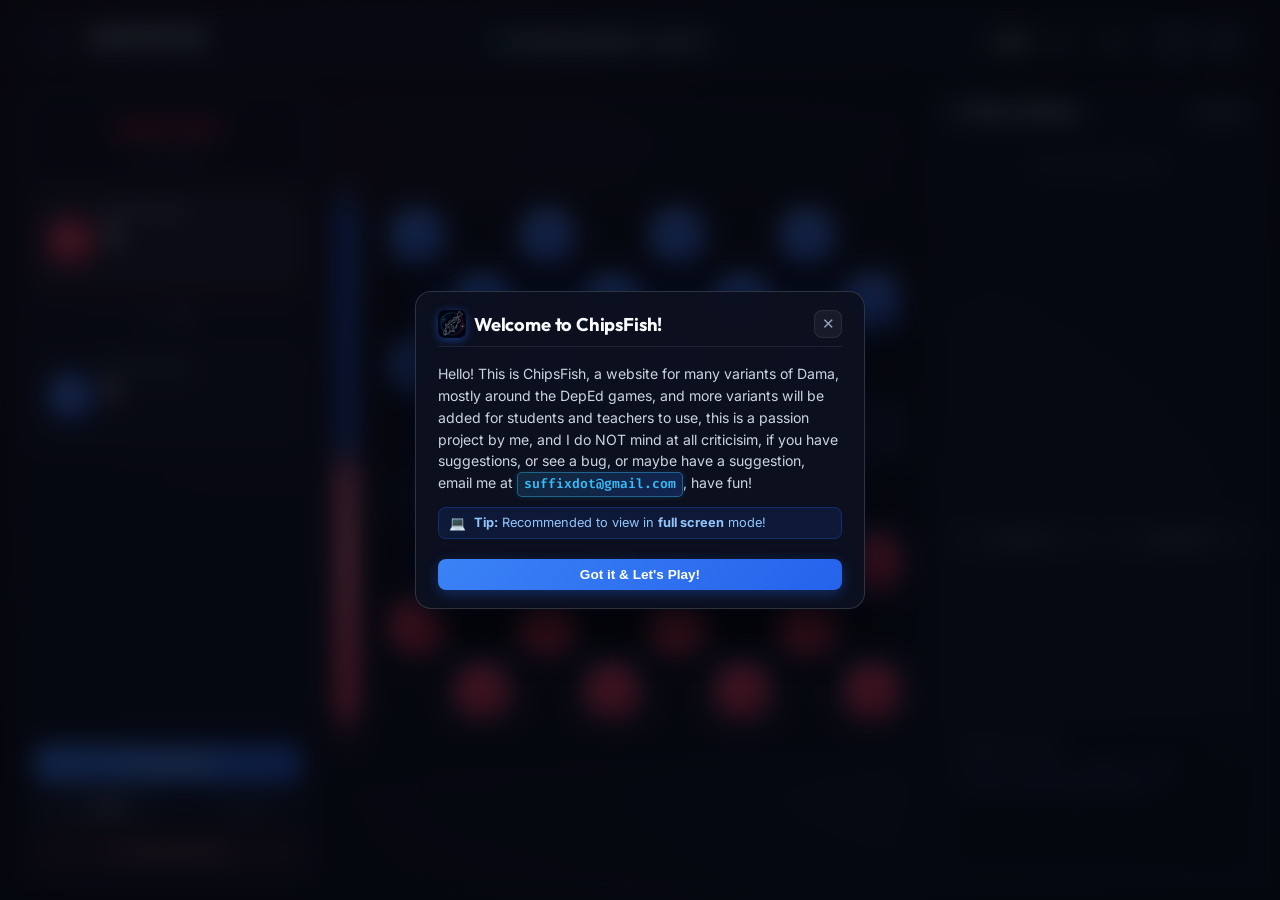
==== commit a2eeeede: "Add welcome visitor modal and move history replay navigation" ====
--- a/Engine/gui/index.html
+++ b/Engine/gui/index.html
@@ -3,272 +3,373 @@
 <head>
     <meta charset="UTF-8">
     <meta name="viewport" content="width=device-width, initial-scale=1.0">
-    <title>ChipsFish</title>
+    <title>ChipsFish — Damath Engine & Interactive Suite</title>
     <link rel="icon" type="image/png" href="logo.png">
     <link rel="apple-touch-icon" href="logo.png">
     <!-- Google Fonts -->
     <link rel="preconnect" href="https://fonts.googleapis.com">
     <link rel="preconnect" href="https://fonts.gstatic.com" crossorigin>
-    <link href="https://fonts.googleapis.com/css2?family=Inter:wght@300;400;500;600;700&family=Outfit:wght@400;500;600;700;800&display=swap" rel="stylesheet">
+    <link href="https://fonts.googleapis.com/css2?family=Inter:wght@300;400;500;600;700&family=Outfit:wght@400;500;600;700;800&family=Fira+Code:wght@400;500;600&display=swap" rel="stylesheet">
     <link rel="stylesheet" href="index.css">
 </head>
 <body>
-    <div class="app-container">
-        <!-- Sidebar / Control Panel -->
-        <aside class="sidebar glass">
-            <header class="logo-area">
-                <div class="logo-title-row">
-                    <div class="brand-title-group">
-                        <img src="logo.png" alt="ChipsFish Logo" class="brand-logo-img">
-                        <h1>CHIPSFISH</h1>
-                    </div>
-                    <button id="btn-settings" class="btn-icon-settings" title="Game Settings">
-                        <svg width="18" height="18" viewBox="0 0 24 24" fill="none" stroke="currentColor" stroke-width="2" stroke-linecap="round" stroke-linejoin="round"><circle cx="12" cy="12" r="3"/><path d="M19.07 4.93a10 10 0 0 1 0 14.14M4.93 4.93a10 10 0 0 0 0 14.14"/><path d="M12 2v2M12 20v2M2 12h2M20 12h2"/></svg>
+    <div class="app-layout">
+        <!-- Top App Navigation Header -->
+        <header class="top-navbar glass">
+            <div class="brand-group">
+                <img src="logo.png" alt="ChipsFish Logo" class="brand-logo">
+                <div class="brand-text">
+                    <span class="brand-title">CHIPSFISH</span>
+                    <span class="brand-subtitle">DAMATH ENGINE v2.0</span>
+                </div>
+            </div>
+
+            <!-- Active Variant Pill -->
+            <div class="navbar-center">
+                <div class="variant-pill-badge" id="active-variant-badge">
+                    <span class="dot"></span>
+                    <span id="variant-badge-name">INTEGER DAMATH</span>
+                    <span class="grade-tag" id="variant-badge-grade">Grade 7</span>
+                </div>
+            </div>
+
+            <!-- Quick Controls & Settings -->
+            <div class="navbar-actions">
+                <div class="mode-tabs">
+                    <button class="mode-tab-btn active" data-mode="pve" id="tab-pve">PvAI</button>
+                    <button class="mode-tab-btn" data-mode="pvp" id="tab-pvp">PvP</button>
+                    <button class="mode-tab-btn" data-mode="eve" id="tab-eve">AIvAI</button>
+                </div>
+                <button id="btn-audio-toggle" class="nav-icon-btn active" title="Toggle Sound FX">
+                    <svg class="icon-sound-on" width="18" height="18" viewBox="0 0 24 24" fill="none" stroke="currentColor" stroke-width="2" stroke-linecap="round" stroke-linejoin="round"><polygon points="11 5 6 9 2 9 2 15 6 15 11 19 11 5"></polygon><path d="M19.07 4.93a10 10 0 0 1 0 14.14M15.54 8.46a5 5 0 0 1 0 7.07"></path></svg>
+                </button>
+                <button id="btn-settings" class="nav-icon-btn" title="Game Settings">
+                    <svg width="18" height="18" viewBox="0 0 24 24" fill="none" stroke="currentColor" stroke-width="2" stroke-linecap="round" stroke-linejoin="round"><circle cx="12" cy="12" r="3"/><path d="M19.07 4.93a10 10 0 0 1 0 14.14M4.93 4.93a10 10 0 0 0 0 14.14"/><path d="M12 2v2M12 20v2M2 12h2M20 12h2"/></svg>
+                </button>
+            </div>
+        </header>
+
+        <!-- Main Workspace (3-Column Layout: Left Player Card | Center Board | Right Analysis) -->
+        <div class="main-workspace">
+            
+            <!-- Left Sidebar: Scorecards & Action Controls -->
+            <aside class="workspace-sidebar left-sidebar glass">
+                
+                <!-- Match Turn & Status -->
+                <div class="turn-status-card">
+                    <div id="status-turn-pill" class="turn-pill red">
+                        <span class="pulse-dot"></span>
+                        <span id="status-turn-text">RED Turn</span>
+                    </div>
+                    <span id="engine-status-text" class="status-subtext">Engine Ready</span>
+                </div>
+
+                <!-- RED Player Panel -->
+                <div class="player-card red-card active" id="panel-red">
+                    <div class="card-avatar red-avatar">R</div>
+                    <div class="card-details">
+                        <div class="card-title-row">
+                            <span class="player-label">RED PLAYER</span>
+                            <span class="lead-badge" id="lead-red"></span>
+                        </div>
+                        <div class="score-main" id="score-red">0</div>
+                        <div class="graveyard" id="graveyard-red" title="Captured Chips"></div>
+                    </div>
+                </div>
+
+                <!-- VS Indicator -->
+                <div class="vs-divider-row">
+                    <div class="vs-line"></div>
+                    <span class="vs-text">VS</span>
+                    <button id="btn-flip-board" class="btn-icon-round" title="Flip Board (Hotkey: F)">
+                        <svg width="14" height="14" viewBox="0 0 24 24" fill="none" stroke="currentColor" stroke-width="2"><path d="M7 16V4M7 4L3 8M7 4L11 8M17 8V20M17 20L21 16M17 20L13 16"/></svg>
                     </button>
-                </div>
-                <span class="subtitle">THE #1 DAMATHS ENGINE</span>
-            </header>
-
-            <!-- Game Status Quick Card -->
-            <div class="sidebar-card status-card">
-                <div class="card-header">
-                    <span class="card-title">Match Status</span>
-                    <span id="badge-game-mode" class="mode-tag">PVE</span>
-                </div>
-                <div class="status-indicator-row">
-                    <div id="status-turn-pill" class="turn-pill red">
-                        <span class="dot"></span>
-                        <span id="status-turn-text">RED Turn</span>
-                    </div>
-                    <span id="engine-status-text" class="status-subtext">Ready</span>
-                </div>
-            </div>
-
-            <!-- Move History Notation Card -->
-            <div class="sidebar-card history-card">
-                <div class="card-header">
-                    <span class="card-title">Move History</span>
+                    <div class="vs-line"></div>
+                </div>
+
+                <!-- BLUE Player Panel -->
+                <div class="player-card blue-card" id="panel-blue">
+                    <div class="card-avatar blue-avatar">B</div>
+                    <div class="card-details">
+                        <div class="card-title-row">
+                            <span class="player-label">BLUE PLAYER</span>
+                            <span class="lead-badge" id="lead-blue"></span>
+                        </div>
+                        <div class="score-main" id="score-blue">0</div>
+                        <div class="graveyard" id="graveyard-blue" title="Captured Chips"></div>
+                    </div>
+                </div>
+
+                <!-- Game Actions Toolbar -->
+                <div class="game-action-buttons">
+                    <button id="btn-start" class="btn primary-btn">
+                        <svg width="16" height="16" viewBox="0 0 24 24" fill="currentColor"><polygon points="5,3 19,12 5,21"/></svg>
+                        New Game
+                    </button>
+                    <div class="action-grid-2">
+                        <button id="btn-hint" class="btn secondary-btn" title="Show Engine Best Move">
+                            <svg width="15" height="15" viewBox="0 0 24 24" fill="none" stroke="currentColor" stroke-width="2"><path d="M12 2v4M12 18v4M4.93 4.93l2.83 2.83M16.24 16.24l2.83 2.83M2 12h4M18 12h4M4.93 19.07l2.83-2.83M16.24 7.76l2.83-2.83"/></svg>
+                            Hint
+                        </button>
+                        <button id="btn-undo" class="btn secondary-btn" disabled title="Undo Move (Ctrl+Z)">
+                            <svg width="15" height="15" viewBox="0 0 24 24" fill="none" stroke="currentColor" stroke-width="2"><path d="M3 7v6h6"/><path d="M21 17a9 9 0 0 0-9-9 9 9 0 0 0-6 2.3L3 13"/></svg>
+                            Undo
+                        </button>
+                    </div>
+                    <button id="btn-reset" class="btn danger-btn">
+                        <svg width="15" height="15" viewBox="0 0 24 24" fill="none" stroke="currentColor" stroke-width="2"><path d="M23 4v6h-6"/><path d="M1 20v-6h6"/><path d="M3.51 9a9 9 0 0 1 14.85-3.36L23 10M1 14l4.64 4.36A9 9 0 0 0 20.49 15"/></svg>
+                        Reset Position
+                    </button>
+                </div>
+            </aside>
+
+            <!-- Center Stage: Evaluation Bar & Interactive Board -->
+            <main class="board-stage">
+                <div class="board-with-eval">
+                    <!-- Live Evaluation Bar -->
+                    <div class="eval-bar-container" id="eval-bar-container">
+                        <div class="eval-side-label eval-side-blue">BLU</div>
+                        <div class="eval-bar-wrapper" id="eval-bar-wrapper" title="Engine Evaluation — RED is positive (bar rises), BLUE is negative (bar falls)">
+                            <div class="eval-bar-fill" id="eval-bar-fill" style="height: 50%;"></div>
+                            <div class="eval-bar-label" id="eval-bar-label">EVEN</div>
+                        </div>
+                        <div class="eval-side-label eval-side-red">RED</div>
+                    </div>
+
+                    <!-- 8x8 Board Container -->
+                    <div class="game-board-container">
+                        <div class="board-wrapper">
+                            <div class="board" id="board">
+                                <!-- Board tiles generated dynamically -->
+                            </div>
+                            <!-- Best Move SVG Overlay -->
+                            <svg id="best-move-overlay" class="board-arrow-overlay" xmlns="http://www.w3.org/2000/svg">
+                                <defs>
+                                    <filter id="arrow-glow" x="-20%" y="-20%" width="140%" height="140%">
+                                        <feDropShadow dx="0" dy="0" stdDeviation="3" flood-color="#10b981" flood-opacity="0.8" />
+                                    </filter>
+                                    <marker id="best-move-arrowhead" markerWidth="7" markerHeight="7" refX="5" refY="3.5" orient="auto">
+                                        <path d="M0,0.5 L7,3.5 L0,6.5 Z" fill="#10b981" />
+                                    </marker>
+                                </defs>
+                            </svg>
+                        </div>
+                    </div>
+                </div>
+
+                <!-- Hover Math Equation Tooltip Popup -->
+                <div id="math-equation-tooltip" class="math-tooltip glass">
+                    <span class="math-tooltip-icon">🧮</span>
+                    <span class="math-tooltip-text" id="math-tooltip-text">Hover over capture to preview math operation</span>
+                </div>
+            </main>
+
+            <!-- Right Sidebar: Move Notation History & Engine Log -->
+            <aside class="workspace-sidebar right-sidebar glass">
+                <!-- Notation Card Header -->
+                <div class="sidebar-card-header">
+                    <div class="card-title-group">
+                        <svg width="16" height="16" viewBox="0 0 24 24" fill="none" stroke="currentColor" stroke-width="2"><path d="M14 2H6a2 2 0 0 0-2 2v16a2 2 0 0 0 2 2h12a2 2 0 0 0 2-2V8z"/><polyline points="14 2 14 8 20 8"/></svg>
+                        <h3>Move History</h3>
+                    </div>
                     <span id="move-count-badge" class="count-badge">0 moves</span>
                 </div>
+
+                <!-- Notation Move List -->
                 <div class="history-list" id="history-list">
                     <div class="history-empty">No moves played yet</div>
                 </div>
-            </div>
-
-            <!-- Action Buttons Section -->
-            <section class="actions-section">
-                <button id="btn-start" class="btn primary">
-                    <svg width="16" height="16" viewBox="0 0 24 24" fill="currentColor"><polygon points="5,3 19,12 5,21"/></svg>
-                    New Game
-                </button>
-                <button id="btn-undo" class="btn secondary" disabled>
-                    <svg width="16" height="16" viewBox="0 0 24 24" fill="none" stroke="currentColor" stroke-width="2" stroke-linecap="round" stroke-linejoin="round"><path d="M3 7v6h6"/><path d="M21 17a9 9 0 0 0-9-9 9 9 0 0 0-6 2.3L3 13"/></svg>
-                    Undo
-                </button>
-                <button id="btn-reset" class="btn danger">
-                    <svg width="16" height="16" viewBox="0 0 24 24" fill="none" stroke="currentColor" stroke-width="2" stroke-linecap="round" stroke-linejoin="round"><path d="M23 4v6h-6"/><path d="M1 20v-6h6"/><path d="M3.51 9a9 9 0 0 1 14.85-3.36L23 10M1 14l4.64 4.36A9 9 0 0 0 20.49 15"/></svg>
-                    Reset
-                </button>
-            </section>
-
-            <footer class="credits">
-                Powered by Damath Engine JS
-            </footer>
-        </aside>
-
-        <!-- Main Play Area -->
-        <main class="main-content">
-            <!-- Scoreboard -->
-            <section class="scoreboard glass">
-                <div class="player-panel red-player active" id="panel-red">
-                    <div class="player-avatar">R</div>
-                    <div class="player-info">
-                        <span class="player-name">RED PLAYER</span>
-                        <div class="score-display">
-                            <span class="fraction" id="score-red">0</span>
-                        </div>
-                    </div>
-                    <div class="turn-dot"></div>
-                </div>
-
-                <div class="vs-divider">
-                    <span>VS</span>
-                    <button id="btn-flip-board" class="btn-icon-flip" title="Flip Board (Hotkey: F)">
-                        <svg width="14" height="14" viewBox="0 0 24 24" fill="none" stroke="currentColor" stroke-width="2" stroke-linecap="round" stroke-linejoin="round"><path d="M7 16V4M7 4L3 8M7 4L11 8M17 8V20M17 20L21 16M17 20L13 16"/></svg>
-                    </button>
-                </div>
-
-                <div class="player-panel blue-player" id="panel-blue">
-                    <div class="turn-dot"></div>
-                    <div class="player-info">
-                        <span class="player-name">BLUE PLAYER</span>
-                        <div class="score-display">
-                            <span class="fraction" id="score-blue">0</span>
-                        </div>
-                    </div>
-                    <div class="player-avatar">B</div>
-                </div>
-            </section>
-
-            <!-- Board Area -->
-            <div class="game-board-container">
-                <!-- 8x8 Board -->
-                <div class="board-wrapper">
-                    <div class="board" id="board">
-                        <!-- Grid squares will be generated dynamically -->
-                    </div>
-                    <!-- Best Move Arrow Overlay -->
-                    <svg id="best-move-overlay" class="board-arrow-overlay" xmlns="http://www.w3.org/2000/svg">
-                        <defs>
-                            <marker id="best-move-arrowhead" markerWidth="4" markerHeight="4" refX="2" refY="2" orient="auto">
-                                <path d="M0,0 L4,2 L0,4 Z" fill="rgba(88, 245, 78, 0.92)" />
-                            </marker>
-                        </defs>
-                    </svg>
-                </div>
-            </div>
-
-            <!-- Console Area -->
-            <section class="console-panel glass">
-                <div class="console-header">
-                    <h3>Engine Output Console</h3>
-                    <button id="btn-clear-console" class="btn-text">Clear</button>
-                </div>
-                <div class="console-log" id="console-log">
-                    <div class="log-entry system">Engine ready. Press "Start Game" to begin.</div>
-                </div>
-            </section>
-        </main>
+
+                <!-- Export Controls -->
+                <div class="history-export-row">
+                    <button id="btn-copy-fen" class="btn-sm text-btn" title="Copy Current FEN">Copy FEN</button>
+                    <button id="btn-copy-pgn" class="btn-sm text-btn" title="Copy PGN Notation">Copy Moves</button>
+                </div>
+
+                <!-- Engine Log Console -->
+                <div class="console-drawer">
+                    <div class="console-header">
+                        <span class="console-title">Engine Output</span>
+                        <button id="btn-clear-console" class="btn-text-sm">Clear</button>
+                    </div>
+                    <div class="console-log" id="console-log">
+                        <div class="log-entry system">ChipsFish Engine loaded & ready.</div>
+                    </div>
+                </div>
+            </aside>
+
+        </div><!-- /.main-workspace -->
+    </div><!-- /.app-layout -->
+
+    <!-- Welcome Visitor Modal -->
+    <div class="modal-overlay active" id="welcome-modal">
+        <div class="modal-content glass welcome-modal-content" style="max-width: 450px !important; padding: 18px 22px !important; gap: 12px !important;">
+            <div class="welcome-modal-header" style="display: flex; align-items: center; justify-content: space-between; padding-bottom: 8px; border-bottom: 1px solid var(--border-color);">
+                <div class="welcome-title-group" style="display: flex; align-items: center; gap: 8px;">
+                    <img src="logo.png" alt="ChipsFish Logo" class="welcome-logo" width="28" height="28" style="width: 28px !important; height: 28px !important; max-width: 28px !important; max-height: 28px !important; flex-shrink: 0; object-fit: contain;">
+                    <h2 style="font-size: 1.15rem !important; margin: 0;">Welcome to ChipsFish!</h2>
+                </div>
+                <button id="btn-close-welcome" class="btn-icon-close" title="Close" style="width: 28px !important; height: 28px !important; font-size: 0.95rem !important; padding: 0;">&#10005;</button>
+            </div>
+            <div class="welcome-modal-body" style="display: flex; flex-direction: column; gap: 10px; padding: 4px 0;">
+                <p class="welcome-message" style="font-size: 0.88rem !important; line-height: 1.55 !important; margin: 0; color: #cbd5e1;">
+                    Hello! This is ChipsFish, a website for many variants of Dama, mostly around the DepEd games, and more variants will be added for students and teachers to use, this is a passion project by me, and I do NOT mind at all criticisim, if you have suggestions, or see a bug, or maybe have a suggestion, email me at <a href="mailto:suffixdot@gmail.com" class="email-highlight" id="welcome-email-link" title="Send email to suffixdot@gmail.com">suffixdot@gmail.com</a>, have fun!
+                </p>
+                <div class="welcome-fullscreen-tip" style="display: flex; align-items: center; gap: 8px; background: rgba(37, 99, 235, 0.12); border: 1px solid rgba(37, 99, 235, 0.28); border-radius: 8px; padding: 6px 10px; font-size: 0.8rem !important; color: #93c5fd;">
+                    <span style="font-size: 0.85rem;">💻</span>
+                    <span><strong>Tip:</strong> Recommended to view in <strong>full screen</strong> mode!</span>
+                </div>
+            </div>
+            <div class="welcome-modal-footer" style="padding-top: 4px;">
+                <button id="btn-welcome-ok" class="btn primary-btn full-width" style="padding: 8px 14px !important; font-size: 0.85rem !important; border-radius: 8px;">Got it & Let's Play!</button>
+            </div>
+        </div>
     </div>
 
     <!-- Settings Modal -->
     <div class="modal-overlay" id="settings-modal">
         <div class="modal-content glass settings-modal-content">
             <div class="settings-modal-header">
-                <h2>Game Settings</h2>
+                <h2>Game & Engine Settings</h2>
                 <button id="btn-close-settings" class="btn-icon-close" title="Close">&#10005;</button>
             </div>
 
             <div class="settings-modal-body">
-
-                <!-- Game Mode group -->
-                <div class="settings-group-label">Game Mode</div>
-
-                <div class="control-group">
-                    <label for="game-mode">Mode</label>
-                    <select id="game-mode">
-                        <option value="pvp">Player vs Player</option>
-                        <option value="pve" selected>Player vs AI</option>
-                        <option value="eve">AI vs AI</option>
-                    </select>
-                </div>
-
-                <div class="control-group" id="player-color-group">
-                    <label for="player-color">Play As</label>
-                    <select id="player-color">
-                        <option value="red">RED (First)</option>
-                        <option value="blue">BLUE</option>
-                    </select>
-                </div>
-
-                <!-- AI Config group (only shown for AI modes: PvE / EvE) -->
-                <div id="ai-config-section">
-                    <div class="settings-group-label">AI Configuration</div>
-
+                <!-- Mode & Color -->
+                <div class="settings-section">
+                    <h4 class="section-title">Game Mode</h4>
+                    <div class="control-grid-2">
+                        <div class="control-group">
+                            <label for="game-mode">Match Mode</label>
+                            <select id="game-mode">
+                                <option value="pvp">Player vs Player</option>
+                                <option value="pve" selected>Player vs AI</option>
+                                <option value="eve">AI vs AI (Spectate)</option>
+                            </select>
+                        </div>
+                        <div class="control-group" id="player-color-group">
+                            <label for="player-color">Play As</label>
+                            <select id="player-color">
+                                <option value="red" selected>RED (First Move)</option>
+                                <option value="blue">BLUE (Second Move)</option>
+                            </select>
+                        </div>
+                    </div>
+                </div>
+
+                <!-- AI Search Config -->
+                <div class="settings-section" id="ai-config-section">
+                    <h4 class="section-title">AI Engine Configuration</h4>
+                    <div class="control-grid-2">
+                        <div class="control-group">
+                            <label for="ai-limit-type">Search Limit Type</label>
+                            <select id="ai-limit-type">
+                                <option value="depth">Search Depth (Plies)</option>
+                                <option value="time" selected>Time Limit per Move</option>
+                            </select>
+                        </div>
+                        <div class="control-group" id="ai-depth-group" style="display: none;">
+                            <label for="ai-depth">Max Depth (1-15 plies)</label>
+                            <input type="number" id="ai-depth" value="5" min="1" max="15">
+                        </div>
+                        <div class="control-group" id="ai-time-group">
+                            <label for="ai-time">Time Limit (ms)</label>
+                            <input type="number" id="ai-time" value="1000" min="100" max="10000" step="250">
+                        </div>
+                        <div class="control-group">
+                            <label for="ai-personality">AI Personality Engine</label>
+                            <select id="ai-personality">
+                                <option value="passive" selected>Passive (Solid)</option>
+                                <option value="aggressive">Aggressive (Trap Master)</option>
+                            </select>
+                        </div>
+                    </div>
+                </div>
+
+                <!-- Damath Variants Picker -->
+                <div class="settings-section">
+                    <h4 class="section-title">DepEd Damath Variant</h4>
                     <div class="control-group">
-                        <label for="ai-limit-type">AI Limits</label>
-                        <select id="ai-limit-type">
-                            <option value="depth">Search Depth</option>
-                            <option value="time" selected>Time Limit</option>
+                        <select id="damath-variant" class="large-select">
+                            <option value="counting">Counting Damath (Grades 1–2)</option>
+                            <option value="whole">Whole Number Damath (Grades 3–4)</option>
+                            <option value="fraction">Fraction Damath (Grades 5–6)</option>
+                            <option value="integer" selected>Integer Damath (Grade 7)</option>
+                            <option value="rational">Rational Damath (Grade 8)</option>
+                            <option value="radical">Radical Damath (Grade 9)</option>
+                            <option value="polynomial">Polynomial Damath (Grade 10)</option>
+                            <option value="thermo">Thermo Sci-Dama (Grade 10 - Lower Score Wins)</option>
                         </select>
                     </div>
-
-                    <div class="control-group" id="ai-depth-group" style="display: none;">
-                        <label for="ai-depth">Depth (plies)</label>
-                        <input type="number" id="ai-depth" value="5" min="1" max="15">
-                    </div>
-
-                    <div class="control-group" id="ai-time-group">
-                        <label for="ai-time">Time Limit (ms)</label>
-                        <input type="number" id="ai-time" value="1000" min="100" max="10000" step="500">
-                    </div>
-
-                    <div class="control-group">
-                        <label for="ai-personality">AI Personality</label>
-                        <select id="ai-personality">
-                            <option value="passive" selected>Passive (Current)</option>
-                            <option value="aggressive">Aggressive (Coming Soon)</option>
-                        </select>
-                    </div>
-                </div>
-
-                <!-- Damath Variant group -->
-                <div class="settings-group-label">Damath Variant</div>
-
-                <div class="control-group">
-                    <label for="damath-variant">Variant</label>
-                    <select id="damath-variant">
-                        <option value="counting">Counting (Grades 1–2)</option>
-                        <option value="whole">Whole Number (Grades 3–4)</option>
-                        <option value="fraction">Fraction (Grades 5–6)</option>
-                        <option value="integer" selected>Integer (Grade 7)</option>
-                        <option value="rational">Rational (Grade 8)</option>
-                        <option value="radical">Radical (Grade 9)</option>
-                        <option value="polynomial">Polynomial (Grade 10)</option>
-                        <option value="thermo">Thermo Sci-Dama (Grade 10)</option>
-                    </select>
-                </div>
-                <div class="control-group variant-hint" id="variant-hint-box">
-                    <span class="variant-hint-text" id="variant-hint-text"></span>
-                </div>
-
-                <!-- Options group -->
-                <div class="settings-group-label">Options</div>
-
-                <div class="control-group check-group">
-                    <input type="checkbox" id="mid-move-promo">
-                    <label for="mid-move-promo">Mid-Move Promotion</label>
-                </div>
-
-                <div class="control-group check-group">
-                    <input type="checkbox" id="show-best-move">
-                    <label for="show-best-move">Show Best Move</label>
-                </div>
-
-                <div class="control-group" id="best-move-depth-group" style="display: none;">
-                    <label for="best-move-depth">Best Move Depth (max 15)</label>
-                    <input type="number" id="best-move-depth" value="15" min="1" max="15">
-                </div>
-
-                <div class="control-group check-group">
-                    <input type="checkbox" id="flip-board-check">
-                    <label for="flip-board-check">Flip Board (F)</label>
-                </div>
-
+                    <div class="variant-info-box" id="variant-hint-box">
+                        <span class="variant-hint-text" id="variant-hint-text">Official DepEd Integer Damath rules.</span>
+                    </div>
+                </div>
+
+                <!-- Toggles & Options -->
+                <div class="settings-section">
+                    <h4 class="section-title">Options & Visuals</h4>
+                    <div class="checkbox-grid">
+                        <label class="custom-checkbox">
+                            <input type="checkbox" id="mid-move-promo">
+                            <span class="checkmark"></span>
+                            <span class="label-text">Mid-Move King Promotion</span>
+                        </label>
+                        <label class="custom-checkbox">
+                            <input type="checkbox" id="show-best-move">
+                            <span class="checkmark"></span>
+                            <span class="label-text">Show Best Move Arrow (Live Hint)</span>
+                        </label>
+                        <label class="custom-checkbox">
+                            <input type="checkbox" id="show-eval-bar" checked>
+                            <span class="checkmark"></span>
+                            <span class="label-text">Show Evaluation Bar</span>
+                        </label>
+                        <label class="custom-checkbox">
+                            <input type="checkbox" id="flip-board-check">
+                            <span class="checkmark"></span>
+                            <span class="label-text">Flip Board Perspective (F)</span>
+                        </label>
+                    </div>
+                    <div class="control-group" id="best-move-depth-group" style="margin-top: 14px;">
+                        <label for="best-move-depth">Best Move / Eval Bar Search Depth (1–15 plies)</label>
+                        <input type="number" id="best-move-depth" value="6" min="1" max="15">
+                    </div>
+                </div>
             </div><!-- /.settings-modal-body -->
 
             <div class="settings-modal-footer">
-                <button id="btn-apply-settings" class="btn primary">Done</button>
+                <button id="btn-apply-settings" class="btn primary-btn full-width">Apply & Save</button>
             </div>
         </div>
     </div>
 
     <!-- Game Over Modal -->
     <div class="modal-overlay" id="game-over-modal">
-        <div class="modal-content glass">
-            <h2>Game Over</h2>
-            <p id="game-over-text">Winner info will appear here.</p>
+        <div class="modal-content glass victory-modal">
+            <div class="victory-header">
+                <div class="trophy-icon">🏆</div>
+                <h2 id="game-over-title">Game Over</h2>
+            </div>
+            <p id="game-over-text" class="victory-subtext">Winner info will appear here.</p>
+
             <div class="modal-scores">
-                <div class="modal-score-item">
-                    <span class="label">RED</span>
+                <div class="modal-score-item red-score-card">
+                    <span class="label">RED TOTAL SCORE</span>
                     <span class="value" id="modal-score-red">0</span>
-                </div>
-                <div class="modal-score-item">
-                    <span class="label">BLUE</span>
+                    <span class="sublabel" id="modal-score-red-sub" style="font-size: 0.75rem; color: var(--text-muted); margin-top: 4px;"></span>
+                </div>
+                <div class="modal-score-item blue-score-card">
+                    <span class="label">BLUE TOTAL SCORE</span>
                     <span class="value" id="modal-score-blue">0</span>
-                </div>
-            </div>
-            <button id="btn-close-modal" class="btn primary">Play Again</button>
+                    <span class="sublabel" id="modal-score-blue-sub" style="font-size: 0.75rem; color: var(--text-muted); margin-top: 4px;"></span>
+                </div>
+            </div>
+
+            <div class="modal-actions" style="display: flex; gap: 10px; width: 100%; margin-top: 15px;">
+                <button id="btn-close-modal" class="btn secondary-btn" style="flex: 1;">Close</button>
+                <button id="btn-play-again-modal" class="btn primary-btn" style="flex: 1;">Play Again</button>
+            </div>
         </div>
     </div>
 
--- a/Engine/gui/index.css
+++ b/Engine/gui/index.css
@@ -1,31 +1,38 @@
-/* Modern Premium Stylesheet for Damath Engine GUI */
+/* Modern Premium Dark Glassmorphism Stylesheet for ChipsFish */
 
 :root {
-    --bg-dark: #07090e;
-    --bg-panel: #0e1320;
-    --border-color: rgba(255, 255, 255, 0.06);
-    --text-main: #f3f4f6;
-    --text-muted: #9ca3af;
+    --bg-dark: #080a12;
+    --bg-panel: rgba(15, 20, 38, 0.75);
+    --border-color: rgba(255, 255, 255, 0.08);
+    --border-color-glow: rgba(255, 255, 255, 0.18);
+    --text-main: #f8fafc;
+    --text-muted: #94a3b8;
+    --text-dim: #64748b;
     
-    /* Player Colors */
-    --color-red: #ef4444;
-    --color-red-glow: rgba(239, 68, 68, 0.4);
-    --color-red-gradient: linear-gradient(135deg, #ef4444, #b91c1c);
+    /* Accent Palette */
+    --color-red: #ff3b5c;
+    --color-red-glow: rgba(255, 59, 92, 0.45);
+    --color-red-gradient: linear-gradient(135deg, #ff3b5c, #c01335);
     
-    --color-blue: #06b6d4;
-    --color-blue-glow: rgba(6, 182, 212, 0.4);
-    --color-blue-gradient: linear-gradient(135deg, #06b6d4, #0891b2);
+    --color-blue: #2563eb;
+    --color-blue-glow: rgba(37, 99, 235, 0.45);
+    --color-blue-gradient: linear-gradient(135deg, #3b82f6, #1d4ed8);
     
-    --color-king: #eab308;
-    --color-king-glow: rgba(234, 179, 8, 0.5);
+    --color-king: #f59e0b;
+    --color-king-glow: rgba(245, 158, 11, 0.5);
     
-    /* Playable/Nonplayable squares */
-    --sq-playable: #131a2b;
-    --sq-nonplayable: #0a0e18;
+    --color-best-move: #10b981;
+    --color-best-move-glow: rgba(16, 185, 129, 0.4);
+    
+    /* Board Tiles */
+    --sq-playable: #14192d;
+    --sq-playable-alt: #1a213b;
+    --sq-nonplayable: #0b0e1a;
     
     /* Fonts */
     --font-display: 'Outfit', sans-serif;
-    --font-sans: 'Inter', sans-serif;
+    --font-sans: 'Inter', -apple-system, BlinkMacSystemFont, sans-serif;
+    --font-mono: 'Fira Code', monospace;
 }
 
 * {
@@ -43,1412 +50,1317 @@
     min-height: 100dvh;
     overflow-x: hidden;
     overflow-y: auto;
-    display: flex;
-    justify-content: center;
-    align-items: center;
-    background-image: radial-gradient(circle at 50% 50%, #151d30 0%, #07090e 100%);
-    padding: 12px 0;
+    background-image: 
+        radial-gradient(circle at 15% 20%, rgba(255, 59, 92, 0.08) 0%, transparent 40%),
+        radial-gradient(circle at 85% 80%, rgba(37, 99, 235, 0.08) 0%, transparent 40%),
+        radial-gradient(circle at 50% 50%, #111628 0%, #080a12 100%);
+    background-attachment: fixed;
 }
 
 .glass {
-    background: rgba(14, 19, 32, 0.6);
-    backdrop-filter: blur(20px);
-    -webkit-backdrop-filter: blur(20px);
+    background: var(--bg-panel);
+    backdrop-filter: blur(24px);
+    -webkit-backdrop-filter: blur(24px);
     border: 1px solid var(--border-color);
     border-radius: 16px;
-    box-shadow: 0 8px 32px 0 rgba(0, 0, 0, 0.37);
+    box-shadow: 0 10px 30px rgba(0, 0, 0, 0.45);
 }
 
 /* App Layout */
-.app-container {
-    display: flex;
-    width: 96vw;
-    min-height: 92vh;
-    max-width: 1400px;
-    gap: 20px;
-}
-
-/* Sidebar Layout */
-.sidebar {
-    width: 280px;
-    display: flex;
-    flex-direction: column;
-    padding: 20px;
-    gap: 14px;
-    flex-shrink: 0;
-}
-
-.logo-area {
-    margin-bottom: 4px;
-}
-
-.logo-title-row {
-    display: flex;
+.app-layout {
+    display: flex;
+    flex-direction: column;
+    width: 100%;
+    min-height: 100vh;
+    padding: 12px 18px;
+    gap: 12px;
+}
+
+/* Top Navbar */
+.top-navbar {
+    display: flex;
+    align-items: center;
     justify-content: space-between;
-    align-items: center;
-}
-
-.brand-title-group {
-    display: flex;
-    align-items: center;
-    gap: 10px;
-}
-
-.brand-logo-img {
+    padding: 10px 20px;
+    height: 60px;
+    width: 100%;
+    border-radius: 14px;
+}
+
+.brand-group {
+    display: flex;
+    align-items: center;
+    gap: 12px;
+}
+
+.brand-logo {
+    width: 38px;
+    height: 38px;
+    border-radius: 10px;
+    object-fit: contain;
+    box-shadow: 0 0 15px rgba(255, 59, 92, 0.3);
+}
+
+.brand-text {
+    display: flex;
+    flex-direction: column;
+}
+
+.brand-title {
+    font-family: var(--font-display);
+    font-size: 1.25rem;
+    font-weight: 800;
+    letter-spacing: 1.5px;
+    background: linear-gradient(135deg, #ffffff, #cbd5e1);
+    -webkit-background-clip: text;
+    -webkit-text-fill-color: transparent;
+}
+
+.brand-subtitle {
+    font-size: 0.65rem;
+    font-weight: 600;
+    color: var(--text-dim);
+    letter-spacing: 1px;
+}
+
+.navbar-center {
+    display: flex;
+    align-items: center;
+}
+
+.variant-pill-badge {
+    display: flex;
+    align-items: center;
+    gap: 8px;
+    background: rgba(255, 255, 255, 0.05);
+    border: 1px solid var(--border-color-glow);
+    padding: 6px 14px;
+    border-radius: 20px;
+    font-size: 0.82rem;
+    font-weight: 600;
+    letter-spacing: 0.5px;
+    color: var(--text-main);
+    box-shadow: 0 2px 10px rgba(0, 0, 0, 0.2);
+}
+
+.variant-pill-badge .dot {
+    width: 8px;
+    height: 8px;
+    border-radius: 50%;
+    background-color: var(--color-best-move);
+    box-shadow: 0 0 8px var(--color-best-move);
+}
+
+.variant-pill-badge .grade-tag {
+    font-size: 0.7rem;
+    background: rgba(255, 255, 255, 0.1);
+    color: var(--text-muted);
+    padding: 2px 6px;
+    border-radius: 6px;
+}
+
+.navbar-actions {
+    display: flex;
+    align-items: center;
+    gap: 12px;
+}
+
+.mode-tabs {
+    display: flex;
+    background: rgba(0, 0, 0, 0.3);
+    padding: 3px;
+    border-radius: 10px;
+    border: 1px solid var(--border-color);
+}
+
+.mode-tab-btn {
+    background: transparent;
+    border: none;
+    color: var(--text-muted);
+    padding: 5px 12px;
+    font-size: 0.78rem;
+    font-weight: 600;
+    border-radius: 8px;
+    cursor: pointer;
+    transition: all 0.2s ease;
+}
+
+.mode-tab-btn.active {
+    background: rgba(255, 255, 255, 0.12);
+    color: #ffffff;
+    box-shadow: 0 2px 6px rgba(0, 0, 0, 0.3);
+}
+
+.nav-icon-btn {
+    background: rgba(255, 255, 255, 0.05);
+    border: 1px solid var(--border-color);
+    color: var(--text-muted);
     width: 36px;
     height: 36px;
     border-radius: 10px;
-    object-fit: cover;
-    border: 1px solid rgba(255, 255, 255, 0.12);
-    box-shadow: 0 0 12px rgba(6, 182, 212, 0.25);
-    transition: transform 0.2s ease, box-shadow 0.2s ease;
-}
-
-.brand-logo-img:hover {
-    transform: scale(1.05);
-    box-shadow: 0 0 16px rgba(239, 68, 68, 0.35);
-}
-
-.logo-area h1 {
-    font-family: var(--font-display);
+    display: flex;
+    align-items: center;
+    justify-content: center;
+    cursor: pointer;
+    transition: all 0.2s ease;
+}
+
+.nav-icon-btn:hover {
+    background: rgba(255, 255, 255, 0.12);
+    color: #ffffff;
+}
+
+.nav-icon-btn.active {
+    color: var(--color-best-move);
+    border-color: rgba(16, 185, 129, 0.3);
+}
+
+/* Main 3-Column Workspace */
+.main-workspace {
+    display: grid;
+    grid-template-columns: 300px 1fr 340px;
+    gap: 16px;
+    flex: 1;
+    min-height: calc(100vh - 96px);
+}
+
+/* Sidebars General */
+.workspace-sidebar {
+    display: flex;
+    flex-direction: column;
+    padding: 16px;
+    gap: 14px;
+}
+
+/* Turn Status Card */
+.turn-status-card {
+    display: flex;
+    flex-direction: column;
+    gap: 6px;
+    align-items: center;
+    background: rgba(0, 0, 0, 0.25);
+    padding: 12px;
+    border-radius: 12px;
+    border: 1px solid var(--border-color);
+}
+
+.turn-pill {
+    display: inline-flex;
+    align-items: center;
+    gap: 8px;
+    padding: 6px 16px;
+    border-radius: 20px;
+    font-size: 0.85rem;
+    font-weight: 700;
+    letter-spacing: 0.8px;
+    text-transform: uppercase;
+}
+
+.turn-pill.red {
+    background: rgba(255, 59, 92, 0.15);
+    color: var(--color-red);
+    border: 1px solid rgba(255, 59, 92, 0.3);
+}
+
+.turn-pill.blue {
+    background: rgba(37, 99, 235, 0.15);
+    color: #60a5fa;
+    border: 1px solid rgba(37, 99, 235, 0.3);
+}
+
+.pulse-dot {
+    width: 8px;
+    height: 8px;
+    border-radius: 50%;
+    background-color: currentColor;
+    box-shadow: 0 0 10px currentColor;
+    animation: pulse 1.5s infinite;
+}
+
+@keyframes pulse {
+    0% { transform: scale(0.95); opacity: 0.8; }
+    50% { transform: scale(1.25); opacity: 1; }
+    100% { transform: scale(0.95); opacity: 0.8; }
+}
+
+.status-subtext {
+    font-size: 0.72rem;
+    color: var(--text-dim);
+}
+
+/* Player Cards */
+.player-card {
+    display: flex;
+    align-items: center;
+    gap: 12px;
+    padding: 14px;
+    border-radius: 14px;
+    background: rgba(255, 255, 255, 0.03);
+    border: 1px solid var(--border-color);
+    transition: all 0.25s ease;
+}
+
+.player-card.active {
+    background: rgba(255, 255, 255, 0.07);
+    border-color: var(--border-color-glow);
+    box-shadow: 0 4px 20px rgba(0, 0, 0, 0.3);
+}
+
+.player-card.red-card.active {
+    border-color: rgba(255, 59, 92, 0.4);
+    box-shadow: 0 4px 20px rgba(255, 59, 92, 0.15);
+}
+
+.player-card.blue-card.active {
+    border-color: rgba(37, 99, 235, 0.4);
+    box-shadow: 0 4px 20px rgba(37, 99, 235, 0.15);
+}
+
+.card-avatar {
+    width: 42px;
+    height: 42px;
+    border-radius: 12px;
+    display: flex;
+    align-items: center;
+    justify-content: center;
     font-weight: 800;
-    font-size: 1.65rem;
-    letter-spacing: 1.5px;
-    background: linear-gradient(to right, var(--color-red), var(--color-blue));
-    -webkit-background-clip: text;
-    -webkit-text-fill-color: transparent;
-}
-
-.logo-area .subtitle {
-    font-size: 0.75rem;
+    font-size: 1.1rem;
+    flex-shrink: 0;
+}
+
+.red-avatar {
+    background: var(--color-red-gradient);
+    color: #ffffff;
+    box-shadow: 0 0 12px var(--color-red-glow);
+}
+
+.blue-avatar {
+    background: var(--color-blue-gradient);
+    color: #ffffff;
+    box-shadow: 0 0 12px var(--color-blue-glow);
+}
+
+.card-details {
+    flex: 1;
+    display: flex;
+    flex-direction: column;
+    gap: 2px;
+    overflow: hidden;
+}
+
+.card-title-row {
+    display: flex;
+    justify-content: space-between;
+    align-items: center;
+}
+
+.player-label {
+    font-size: 0.72rem;
+    font-weight: 700;
     color: var(--text-muted);
-    font-weight: 500;
+    letter-spacing: 0.5px;
+}
+
+.lead-badge {
+    font-size: 0.68rem;
+    font-weight: 700;
+    color: var(--color-best-move);
+}
+
+.score-main {
+    font-family: var(--font-mono);
+    font-size: 1.4rem;
+    font-weight: 700;
+    color: #ffffff;
+    word-break: break-all;
+}
+
+.graveyard {
+    display: flex;
+    flex-wrap: wrap;
+    gap: 4px;
+    margin-top: 4px;
+    min-height: 18px;
+}
+
+.grave-chip {
+    width: 14px;
+    height: 14px;
+    border-radius: 50%;
+    border: 1px solid rgba(255, 255, 255, 0.3);
+}
+
+.grave-chip.red { background: var(--color-red); }
+.grave-chip.blue { background: var(--color-blue); }
+
+/* VS Divider Row */
+.vs-divider-row {
+    display: flex;
+    align-items: center;
+    gap: 10px;
+    padding: 0 4px;
+}
+
+.vs-line {
+    flex: 1;
+    height: 1px;
+    background: var(--border-color);
+}
+
+.vs-text {
+    font-size: 0.7rem;
+    font-weight: 800;
+    color: var(--text-dim);
     letter-spacing: 1px;
-    text-transform: uppercase;
-}
-
-/* Gear Settings Button in Logo Row */
-.btn-icon-settings {
-    width: 36px;
-    height: 36px;
-    border-radius: 10px;
+}
+
+.btn-icon-round {
     background: rgba(255, 255, 255, 0.05);
     border: 1px solid var(--border-color);
     color: var(--text-muted);
+    width: 28px;
+    height: 28px;
+    border-radius: 50%;
     display: flex;
     align-items: center;
     justify-content: center;
     cursor: pointer;
-    transition: all 0.2s;
-    outline: none;
-}
-
-.btn-icon-settings:hover {
-    color: var(--color-blue);
-    background: rgba(6, 182, 212, 0.12);
-    border-color: rgba(6, 182, 212, 0.3);
-    box-shadow: 0 0 12px rgba(6, 182, 212, 0.2);
-    transform: rotate(30deg);
-}
-
-/* Sidebar Cards Common */
-.sidebar-card {
-    background: rgba(255, 255, 255, 0.03);
-    border: 1px solid var(--border-color);
-    border-radius: 12px;
-    padding: 12px 14px;
+    transition: all 0.2s ease;
+}
+
+.btn-icon-round:hover {
+    background: rgba(255, 255, 255, 0.15);
+    color: #ffffff;
+    transform: rotate(180deg);
+}
+
+/* Action Buttons */
+.game-action-buttons {
     display: flex;
     flex-direction: column;
     gap: 8px;
-}
-
-.card-header {
-    display: flex;
-    justify-content: space-between;
-    align-items: center;
-}
-
-.card-title {
-    font-family: var(--font-display);
-    font-size: 0.75rem;
-    font-weight: 700;
-    color: var(--text-muted);
-    text-transform: uppercase;
-    letter-spacing: 0.5px;
-}
-
-/* Status Card */
-.mode-tag {
-    font-size: 0.65rem;
-    font-weight: 700;
-    padding: 2px 7px;
-    border-radius: 10px;
-    background: rgba(6, 182, 212, 0.15);
-    color: var(--color-blue);
-    border: 1px solid rgba(6, 182, 212, 0.3);
-    letter-spacing: 0.5px;
-}
-
-.status-indicator-row {
-    display: flex;
-    justify-content: space-between;
-    align-items: center;
-}
-
-.turn-pill {
-    display: flex;
-    align-items: center;
-    gap: 6px;
-    font-size: 0.8rem;
-    font-weight: 600;
-    padding: 4px 10px;
-    border-radius: 20px;
-    transition: all 0.3s;
-}
-
-.turn-pill .dot {
-    width: 7px;
-    height: 7px;
-    border-radius: 50%;
-}
-
-.turn-pill.red {
-    background: rgba(239, 68, 68, 0.12);
-    color: var(--color-red);
-    border: 1px solid rgba(239, 68, 68, 0.3);
-}
-.turn-pill.red .dot {
-    background: var(--color-red);
-    box-shadow: 0 0 6px var(--color-red);
-}
-
-.turn-pill.blue {
-    background: rgba(6, 182, 212, 0.12);
-    color: var(--color-blue);
-    border: 1px solid rgba(6, 182, 212, 0.3);
-}
-.turn-pill.blue .dot {
-    background: var(--color-blue);
-    box-shadow: 0 0 6px var(--color-blue);
-}
-
-.status-subtext {
-    font-size: 0.72rem;
-    color: var(--text-muted);
-}
-
-/* History Card */
-.history-card {
-    flex-grow: 1;
-    min-height: 180px;
-    overflow: hidden;
-}
-
-.count-badge {
-    font-size: 0.65rem;
-    color: var(--text-muted);
-}
-
-.history-list {
-    flex-grow: 1;
-    overflow-y: auto;
-    display: flex;
-    flex-direction: column;
-    gap: 4px;
-    padding-right: 2px;
-    font-family: 'Courier New', Courier, monospace;
-    font-size: 0.75rem;
-}
-
-.history-empty {
-    color: var(--text-muted);
-    font-family: var(--font-sans);
-    font-size: 0.75rem;
-    text-align: center;
-    margin: auto 0;
-    opacity: 0.6;
-}
-
-.history-item {
-    display: flex;
-    align-items: center;
-    justify-content: space-between;
-    padding: 4px 8px;
-    border-radius: 6px;
-    background: rgba(255, 255, 255, 0.02);
-    border: 1px solid rgba(255, 255, 255, 0.03);
-    animation: historyFadeIn 0.25s ease;
-}
-
-.history-item:hover {
-    background: rgba(255, 255, 255, 0.05);
-}
-
-.history-item .num {
-    color: var(--text-muted);
-    width: 24px;
-    font-size: 0.7rem;
-}
-
-.history-item .move-text {
-    flex-grow: 1;
-    color: var(--text-main);
-}
-
-.history-item.red-move .move-text {
-    color: #fca5a5;
-}
-
-.history-item.blue-move .move-text {
-    color: #67e8f9;
-}
-
-.history-item .capture-tag {
-    font-size: 0.65rem;
-    color: #f59e0b;
-    font-weight: 700;
-    background: rgba(245, 158, 11, 0.15);
-    padding: 1px 4px;
-    border-radius: 4px;
-}
-
-@keyframes historyFadeIn {
-    from { opacity: 0; transform: translateY(-4px); }
-    to   { opacity: 1; transform: translateY(0); }
-}
-
-
-.control-group {
-    display: flex;
-    flex-direction: column;
-    gap: 6px;
-}
-
-.control-group label {
-    font-size: 0.85rem;
-    font-weight: 500;
-    color: var(--text-muted);
-}
-
-.control-group select, 
-.control-group input[type="number"] {
-    background: rgba(255, 255, 255, 0.04);
-    border: 1px solid var(--border-color);
-    border-radius: 8px;
-    color: var(--text-main);
-    padding: 10px 12px;
-    font-family: var(--font-sans);
-    font-size: 0.95rem;
-    outline: none;
-    transition: border-color 0.2s, box-shadow 0.2s;
-}
-
-.control-group select:focus, 
-.control-group input[type="number"]:focus {
-    border-color: var(--color-blue);
-    box-shadow: 0 0 0 2px rgba(6, 182, 212, 0.2);
-}
-
-.check-group {
-    flex-direction: row;
-    align-items: center;
+    margin-top: auto;
+}
+
+.action-grid-2 {
+    display: grid;
+    grid-template-columns: 1fr 1fr;
     gap: 8px;
-    margin-top: 6px;
-    cursor: pointer;
-}
-
-.check-group input[type="checkbox"] {
-    accent-color: var(--color-blue);
-    width: 16px;
-    height: 16px;
-    cursor: pointer;
-}
-
-.check-group label {
-    cursor: pointer;
-}
-
-.actions-section {
-    display: flex;
-    flex-direction: column;
-    gap: 10px;
-    margin-top: 0;
 }
 
 .btn {
-    width: 100%;
-    padding: 11px 14px;
-    border-radius: 10px;
-    font-family: var(--font-display);
-    font-weight: 600;
-    font-size: 0.95rem;
-    cursor: pointer;
-    border: none;
     display: flex;
     align-items: center;
     justify-content: center;
     gap: 8px;
-    transition: transform 0.1s, opacity 0.2s, box-shadow 0.2s;
+    padding: 10px 16px;
+    border-radius: 10px;
+    font-size: 0.85rem;
+    font-weight: 600;
+    cursor: pointer;
+    transition: all 0.2s ease;
+    border: none;
     outline: none;
 }
 
-.btn:active {
-    transform: scale(0.98);
-}
-
-.btn.primary {
-    background: linear-gradient(135deg, #1e3a8a, #3b82f6);
-    color: white;
-    box-shadow: 0 4px 14px 0 rgba(59, 130, 246, 0.4);
-}
-
-.btn.primary:hover {
-    opacity: 0.9;
-    box-shadow: 0 6px 20px 0 rgba(59, 130, 246, 0.6);
-}
-
-.btn.secondary {
-    background: rgba(255, 255, 255, 0.05);
+.primary-btn {
+    background: linear-gradient(135deg, #3b82f6, #2563eb);
+    color: #ffffff;
+    box-shadow: 0 4px 14px rgba(37, 99, 235, 0.35);
+}
+
+.primary-btn:hover {
+    background: linear-gradient(135deg, #60a5fa, #3b82f6);
+    transform: translateY(-1px);
+    box-shadow: 0 6px 18px rgba(37, 99, 235, 0.45);
+}
+
+.secondary-btn {
+    background: rgba(255, 255, 255, 0.06);
+    color: var(--text-main);
     border: 1px solid var(--border-color);
-    color: var(--text-main);
-}
-
-.btn.secondary:hover:not(:disabled) {
-    background: rgba(255, 255, 255, 0.1);
-}
-
-.btn.secondary:disabled {
+}
+
+.secondary-btn:hover:not(:disabled) {
+    background: rgba(255, 255, 255, 0.12);
+    border-color: var(--border-color-glow);
+}
+
+.secondary-btn:disabled {
     opacity: 0.4;
     cursor: not-allowed;
 }
 
-.btn.danger {
+.danger-btn {
     background: rgba(239, 68, 68, 0.1);
-    border: 1px solid rgba(239, 68, 68, 0.2);
-    color: var(--color-red);
-}
-
-.btn.danger:hover {
+    color: #fca5a5;
+    border: 1px solid rgba(239, 68, 68, 0.25);
+}
+
+.danger-btn:hover {
     background: rgba(239, 68, 68, 0.2);
-}
-
-.credits {
-    margin-top: 24px;
-    font-size: 0.75rem;
-    color: rgba(255, 255, 255, 0.2);
-    text-align: center;
-}
-
-/* Main Play Area */
-.main-content {
-    flex-grow: 1;
-    min-width: 0; /* Prevent flex child from overflowing its container */
-    display: flex;
-    flex-direction: column;
-    gap: 20px;
-    height: 100%;
-}
-
-/* Scoreboard Layout */
-.scoreboard {
-    display: flex;
-    align-items: center;
-    padding: 16px 24px;
-    justify-content: space-between;
-}
-
-.player-panel {
-    display: flex;
-    align-items: center;
-    gap: 16px;
-    flex: 1;
-    border-radius: 12px;
-    padding: 8px 16px;
-    border: 1px solid transparent;
-    transition: all 0.3s;
-}
-
-.player-panel.active {
-    background: rgba(255, 255, 255, 0.03);
-}
-
-.red-player.active {
-    border-color: rgba(239, 68, 68, 0.3);
-    box-shadow: inset 0 0 12px rgba(239, 68, 68, 0.1);
-}
-
-.blue-player.active {
-    border-color: rgba(6, 182, 212, 0.3);
-    box-shadow: inset 0 0 12px rgba(6, 182, 212, 0.1);
-}
-
-.player-avatar {
-    width: 44px;
-    height: 44px;
-    border-radius: 50%;
-    display: flex;
-    align-items: center;
-    justify-content: center;
-    font-family: var(--font-display);
-    font-weight: 700;
-    font-size: 1.2rem;
-    border: 2px solid rgba(255, 255, 255, 0.1);
-}
-
-.red-player .player-avatar {
-    background: var(--color-red-gradient);
-    box-shadow: 0 0 10px var(--color-red-glow);
-}
-
-.blue-player .player-avatar {
-    background: var(--color-blue-gradient);
-    box-shadow: 0 0 10px var(--color-blue-glow);
-}
-
-.player-info {
-    display: flex;
-    flex-direction: column;
-}
-
-.player-name {
-    font-size: 0.75rem;
-    font-weight: 700;
-    letter-spacing: 1px;
-    color: var(--text-muted);
-}
-
-.score-display {
-    font-family: var(--font-display);
-    font-weight: 800;
-    font-size: 1.5rem;
-    margin-top: 2px;
-}
-
-.red-player .score-display {
-    color: var(--color-red);
-}
-
-.blue-player .score-display {
-    color: var(--color-blue);
-}
-
-.turn-dot {
-    width: 8px;
-    height: 8px;
-    border-radius: 50%;
-    background: transparent;
-    transition: all 0.3s;
-}
-
-.player-panel.active .turn-dot {
-    transform: scale(1.5);
-}
-
-.red-player.active .turn-dot {
-    background: var(--color-red);
-    box-shadow: 0 0 10px var(--color-red);
-}
-
-.blue-player.active .turn-dot {
-    background: var(--color-blue);
-    box-shadow: 0 0 10px var(--color-blue);
-}
-
-.vs-divider {
-    font-family: var(--font-display);
-    font-weight: 800;
-    font-size: 1.1rem;
-    color: var(--text-muted);
-    opacity: 0.6;
-    padding: 0 16px;
-    display: flex;
-    flex-direction: column;
-    align-items: center;
-    gap: 6px;
-}
-
-.btn-icon-flip {
-    width: 28px;
-    height: 28px;
-    border-radius: 8px;
-    background: rgba(255, 255, 255, 0.05);
-    border: 1px solid var(--border-color);
-    color: var(--text-muted);
-    display: flex;
-    align-items: center;
-    justify-content: center;
-    cursor: pointer;
-    transition: all 0.2s;
-    outline: none;
-}
-
-.btn-icon-flip:hover {
-    color: var(--color-blue);
-    background: rgba(6, 182, 212, 0.15);
-    border-color: rgba(6, 182, 212, 0.3);
-    transform: rotate(180deg);
-}
-
-.btn-icon-flip:active {
-    transform: scale(0.9);
-}
-
-/* Board Area */
-.game-board-container {
-    display: flex;
-    flex-grow: 1;
-    gap: 20px;
+    color: #ffffff;
+}
+
+.full-width {
+    width: 100%;
+}
+
+/* Center Stage: Board & Eval Bar */
+.board-stage {
+    display: flex;
+    flex-direction: column;
     align-items: center;
     justify-content: center;
     position: relative;
-    max-height: 480px;
-}
-
-/* Board Wrapper */
+    gap: 14px;
+}
+
+.board-with-eval {
+    display: flex;
+    align-items: center;
+    gap: 16px;
+    max-width: 100%;
+}
+
+/* Eval Bar Container (holds side labels + the bar) */
+.eval-bar-container {
+    display: flex;
+    flex-direction: column;
+    align-items: center;
+    gap: 5px;
+    flex-shrink: 0;
+}
+
+.eval-side-label {
+    font-size: 0.6rem;
+    font-weight: 800;
+    letter-spacing: 0.05em;
+    text-transform: uppercase;
+}
+
+.eval-side-blue {
+    color: #60a5fa;
+    text-shadow: 0 0 6px rgba(37, 99, 235, 0.6);
+}
+
+.eval-side-red {
+    color: #ff6b85;
+    text-shadow: 0 0 6px rgba(255, 59, 92, 0.6);
+}
+
+/* Vertical Evaluation Bar */
+.eval-bar-wrapper {
+    width: 26px;
+    height: 520px;
+    background: linear-gradient(to bottom, rgba(37, 99, 235, 0.9), rgba(29, 78, 216, 0.75));
+    border-radius: 13px;
+    position: relative;
+    overflow: hidden;
+    border: 1px solid rgba(255,255,255,0.12);
+    box-shadow: 
+        inset 0 0 12px rgba(0,0,0,0.7), 
+        0 4px 20px rgba(0,0,0,0.4),
+        0 0 0 1px rgba(37, 99, 235, 0.2);
+    flex-shrink: 0;
+    cursor: default;
+    transition: opacity 0.3s ease;
+}
+
+/* RED fill rises from bottom */
+.eval-bar-fill {
+    width: 100%;
+    background: linear-gradient(to top, #ff3b5c 0%, #ff6b85 60%, rgba(255, 107, 133, 0.85) 100%);
+    position: absolute;
+    bottom: 0;
+    left: 0;
+    transition: height 0.6s cubic-bezier(0.4, 0, 0.2, 1);
+    border-radius: 0 0 12px 12px;
+    box-shadow: 0 -2px 12px rgba(255, 59, 92, 0.4);
+}
+
+/* Mid-line at 50% (equilibrium marker) */
+.eval-bar-wrapper::after {
+    content: '';
+    position: absolute;
+    left: 15%;
+    right: 15%;
+    top: 50%;
+    height: 2px;
+    background: rgba(255, 255, 255, 0.5);
+    border-radius: 1px;
+    pointer-events: none;
+    z-index: 2;
+    box-shadow: 0 0 4px rgba(255,255,255,0.3);
+}
+
+/* Score label — positioned at fill boundary edge */
+.eval-bar-label {
+    position: absolute;
+    bottom: calc(var(--eval-fill-pct, 50%) + 4px);
+    left: 50%;
+    transform: translateX(-50%) rotate(-90deg);
+    font-size: 0.55rem;
+    font-weight: 800;
+    color: #ffffff;
+    text-shadow: 0 1px 6px rgba(0,0,0,1), 0 0 8px rgba(0,0,0,0.8);
+    white-space: nowrap;
+    pointer-events: none;
+    z-index: 4;
+    letter-spacing: 0.04em;
+    transition: bottom 0.6s cubic-bezier(0.4, 0, 0.2, 1);
+}
+
+.eval-bar-wrapper.thinking .eval-bar-fill {
+    animation: evalPulse 1s ease-in-out infinite;
+}
+
+@keyframes evalPulse {
+    0%, 100% { opacity: 1; }
+    50% { opacity: 0.55; }
+}
+
+/* Game Board Container */
+.game-board-container {
+    position: relative;
+    padding: 8px;
+    background: rgba(0, 0, 0, 0.4);
+    border-radius: 18px;
+    border: 1px solid var(--border-color-glow);
+    box-shadow: 0 12px 40px rgba(0, 0, 0, 0.6);
+}
+
 .board-wrapper {
     position: relative;
-    padding: 10px;
-    border-radius: 20px;
-    background: rgba(14, 19, 32, 0.5);
-    border: 1px solid rgba(255, 255, 255, 0.05);
+    width: 520px;
+    height: 520px;
 }
 
 .board {
     display: grid;
-    grid-template-columns: repeat(8, 50px);
-    grid-template-rows: repeat(8, 50px);
-    gap: 2px;
-    background: rgba(255, 255, 255, 0.02);
+    grid-template-columns: repeat(8, 1fr);
+    grid-template-rows: repeat(8, 1fr);
+    width: 100%;
+    height: 100%;
     border-radius: 12px;
     overflow: hidden;
 }
 
-@media (min-height: 700px) {
-    .game-board-container {
-        max-height: 580px;
-    }
-    .board {
-        grid-template-columns: repeat(8, 60px);
-        grid-template-rows: repeat(8, 60px);
-    }
-}
-
-@media (min-height: 850px) {
-    .game-board-container {
-        max-height: 680px;
-    }
-    .board {
-        grid-template-columns: repeat(8, 70px);
-        grid-template-rows: repeat(8, 70px);
-    }
-}
-
+/* Board Tile */
 .square {
+    position: relative;
+    display: flex;
+    align-items: center;
+    justify-content: center;
     width: 100%;
     height: 100%;
-    position: relative;
-    display: flex;
-    justify-content: center;
-    align-items: center;
-    transition: background-color 0.2s;
+    transition: background-color 0.2s ease;
+}
+
+.square.nonplayable {
+    background-color: var(--sq-nonplayable);
 }
 
 .square.playable {
     background-color: var(--sq-playable);
 }
 
-.square.nonplayable {
-    background-color: var(--sq-nonplayable);
-}
-
-.square.playable:hover {
-    background-color: rgba(30, 41, 59, 0.8);
-}
-
-/* Operator center display */
+.square.playable.alt-tile {
+    background-color: var(--sq-playable-alt);
+}
+
+/* Operator Symbols on Tiles */
 .square-operator {
     position: absolute;
-    font-family: var(--font-display);
-    font-size: 1.4rem;
+    font-family: var(--font-sans);
+    font-size: 1.1rem;
     font-weight: 700;
-    color: rgba(255, 255, 255, 0.06);
+    color: rgba(255, 255, 255, 0.15);
     pointer-events: none;
     z-index: 1;
 }
 
-/* Coordinates labels on visual edges */
-.sq-coord {
-    position: absolute;
-    font-size: 0.65rem;
-    font-weight: 700;
-    color: rgba(255, 255, 255, 0.2);
-    pointer-events: none;
-    z-index: 2;
-}
-
-.sq-coord.col-coord {
-    bottom: 2px;
-    right: 4px;
-}
-
-.sq-coord.row-coord {
-    top: 2px;
-    left: 4px;
-}
-
-/* Move Highlights */
-.square.selected-from {
-    background-color: rgba(234, 179, 8, 0.15) !important;
-    box-shadow: inset 0 0 10px rgba(234, 179, 8, 0.3);
-}
-
-.square.move-dest::before {
+/* Square Highlights */
+.square.selected {
+    background-color: rgba(245, 158, 11, 0.25) !important;
+    box-shadow: inset 0 0 0 2px var(--color-king);
+}
+
+.square.legal-move::after {
     content: '';
     width: 16px;
     height: 16px;
     border-radius: 50%;
-    background-color: rgba(6, 182, 212, 0.4);
-    z-index: 5;
+    background-color: rgba(16, 185, 129, 0.6);
+    box-shadow: 0 0 8px rgba(16, 185, 129, 0.8);
+    position: absolute;
+    z-index: 3;
     pointer-events: none;
-    box-shadow: 0 0 8px rgba(6, 182, 212, 0.6);
-}
-
-.square.move-dest.capture-dest::before {
-    background-color: rgba(239, 68, 68, 0.6);
-    box-shadow: 0 0 8px rgba(239, 68, 68, 0.8);
-}
-
-.square.move-dest:hover {
-    background-color: rgba(6, 182, 212, 0.1) !important;
-    cursor: pointer;
-}
-
-/* Pieces Styling */
-.piece {
+    animation: popIn 0.2s ease;
+}
+
+.square.legal-capture {
+    background-color: rgba(239, 68, 68, 0.2) !important;
+}
+
+.square.legal-capture::after {
+    content: '';
+    width: 44px;
+    height: 44px;
+    border-radius: 50%;
+    border: 2px dashed rgba(239, 68, 68, 0.8);
+    position: absolute;
+    z-index: 3;
+    pointer-events: none;
+    animation: pulseRing 1.5s infinite;
+}
+
+@keyframes pulseRing {
+    0% { transform: scale(0.9); opacity: 0.7; }
+    50% { transform: scale(1.05); opacity: 1; }
+    100% { transform: scale(0.9); opacity: 0.7; }
+}
+
+@keyframes popIn {
+    from { transform: scale(0); opacity: 0; }
+    to { transform: scale(1); opacity: 1; }
+}
+
+.square.last-move {
+    background-color: rgba(255, 255, 255, 0.08) !important;
+}
+
+/* 3D Neumorphic Glass Chips */
+.chip {
+    position: relative;
     width: 82%;
     height: 82%;
     border-radius: 50%;
     display: flex;
-    flex-direction: column;
+    align-items: center;
     justify-content: center;
-    align-items: center;
-    font-family: var(--font-display);
+    z-index: 2;
+    cursor: pointer;
+    transition: transform 0.2s cubic-bezier(0.34, 1.56, 0.64, 1), box-shadow 0.2s ease;
+    box-shadow: 0 6px 14px rgba(0, 0, 0, 0.5), inset 0 2px 4px rgba(255, 255, 255, 0.3);
+}
+
+.chip:hover {
+    transform: scale(1.08) translateY(-2px);
+}
+
+.chip.red {
+    background: var(--color-red-gradient);
+    border: 2px solid rgba(255, 255, 255, 0.4);
+    box-shadow: 0 6px 16px var(--color-red-glow), inset 0 2px 4px rgba(255, 255, 255, 0.4);
+}
+
+.chip.blue {
+    background: var(--color-blue-gradient);
+    border: 2px solid rgba(255, 255, 255, 0.4);
+    box-shadow: 0 6px 16px var(--color-blue-glow), inset 0 2px 4px rgba(255, 255, 255, 0.4);
+}
+
+.chip-val {
+    font-family: var(--font-sans);
+    font-size: 0.82rem;
+    font-weight: 800;
+    color: #ffffff;
+    text-shadow: 0 1px 3px rgba(0, 0, 0, 0.7);
+    pointer-events: none;
+    text-align: center;
+    padding: 0 2px;
+    word-break: break-word;
+    max-width: 90%;
+}
+
+.chip.king::before {
+    content: '👑';
+    position: absolute;
+    top: -8px;
+    font-size: 0.9rem;
+    filter: drop-shadow(0 2px 4px rgba(0,0,0,0.8));
+}
+
+/* SVG Best Move Arrow Overlay */
+.board-arrow-overlay {
+    position: absolute;
+    top: 0;
+    left: 0;
+    width: 100%;
+    height: 100%;
+    pointer-events: none;
+    z-index: 10;
+}
+
+.arrow-line {
+    filter: url(#arrow-glow);
+    animation: arrowFadeIn 0.3s ease-out;
+}
+
+.jump-dot {
+    filter: url(#arrow-glow);
+    opacity: 0.9;
+}
+
+@keyframes arrowFadeIn {
+    from { opacity: 0; }
+    to { opacity: 1; }
+}
+
+/* Hover Math Tooltip */
+.math-tooltip {
+    display: flex;
+    align-items: center;
+    gap: 8px;
+    padding: 8px 16px;
+    border-radius: 20px;
+    font-size: 0.82rem;
+    font-weight: 600;
+    color: #ffffff;
+    background: rgba(15, 23, 42, 0.85);
+    border: 1px solid rgba(59, 130, 246, 0.3);
+    box-shadow: 0 4px 16px rgba(0, 0, 0, 0.4);
+    transition: all 0.2s ease;
+    opacity: 0;
+    transform: translateY(6px);
+    pointer-events: none;
+}
+
+.math-tooltip.visible {
+    opacity: 1;
+    transform: translateY(0);
+}
+
+/* Right Sidebar: History & Console */
+.right-sidebar {
+    gap: 12px;
+}
+
+.sidebar-card-header {
+    display: flex;
+    align-items: center;
+    justify-content: space-between;
+}
+
+.card-title-group {
+    display: flex;
+    align-items: center;
+    gap: 8px;
+    color: var(--text-main);
+    font-size: 0.9rem;
     font-weight: 700;
-    font-size: 0.85rem;
-    cursor: grab;
-    z-index: 10;
-    border: 1px solid rgba(255, 255, 255, 0.12);
-    box-shadow: 0 4px 8px rgba(0, 0, 0, 0.4);
-    transition: transform 0.2s, box-shadow 0.2s;
-    position: relative;
-}
-
-.piece:hover {
-    transform: scale(1.06);
-}
-
-.piece:active {
-    cursor: grabbing;
-}
-
-.piece.red {
-    background: var(--color-red-gradient);
-    color: white;
-    box-shadow: 0 0 12px var(--color-red-glow);
-}
-
-.piece.blue {
-    background: var(--color-blue-gradient);
-    color: white;
-    box-shadow: 0 0 12px var(--color-blue-glow);
-}
-
-.piece.king {
-    border: 2px solid var(--color-king) !important;
-    box-shadow: 0 0 16px var(--color-king-glow) !important;
-}
-
-/* Crown indicator for Dama (King) */
-.piece.king::before {
-    content: '👑';
-    font-size: 0.6rem;
-    position: absolute;
-    top: -5px;
-    filter: drop-shadow(0 0 2px rgba(0,0,0,0.5));
-}
-
-/* Base .piece-value font properties are now set in the variant chip section below */
-
-.piece.king .piece-value {
-    margin-top: 1px;
-}
-
-/* Console Panel styling */
-.console-panel {
-    display: flex;
-    flex-direction: column;
-    height: 130px;
-    padding: 12px 18px;
-    overflow: hidden;
+}
+
+.count-badge {
+    font-size: 0.7rem;
+    font-weight: 600;
+    background: rgba(255, 255, 255, 0.08);
+    color: var(--text-muted);
+    padding: 3px 8px;
+    border-radius: 10px;
+}
+
+/* Move Notation List */
+.history-list {
+    flex: 1;
+    overflow-y: auto;
+    max-height: 380px;
+    display: flex;
+    flex-direction: column;
+    gap: 6px;
+    padding-right: 4px;
+}
+
+.history-empty {
+    font-size: 0.8rem;
+    color: var(--text-dim);
+    text-align: center;
+    padding: 24px 0;
+}
+
+.history-row {
+    display: grid;
+    grid-template-columns: 32px 1fr auto;
+    align-items: center;
+    padding: 6px 10px;
+    border-radius: 8px;
+    background: rgba(255, 255, 255, 0.02);
+    border: 1px solid transparent;
+    font-size: 0.8rem;
+    font-family: var(--font-mono);
+    cursor: pointer;
+    transition: all 0.15s ease;
+}
+
+.history-row:nth-child(even) {
+    background: rgba(255, 255, 255, 0.04);
+}
+
+.history-row:hover {
+    background: rgba(255, 255, 255, 0.08);
+    border-color: rgba(255, 255, 255, 0.18);
+}
+
+.history-row.active-history-row {
+    background: linear-gradient(135deg, rgba(37, 99, 235, 0.3), rgba(16, 185, 129, 0.25)) !important;
+    border-color: rgba(59, 130, 246, 0.6) !important;
+    box-shadow: 0 0 12px rgba(37, 99, 235, 0.3);
+}
+
+.move-num {
+    color: var(--text-dim);
+    font-weight: 600;
+}
+
+.move-cell {
+    display: flex;
+    align-items: center;
+    gap: 4px;
+    color: var(--text-main);
+}
+
+.move-badge {
+    font-size: 0.68rem;
+    font-weight: 800;
+    padding: 1px 4px;
+    border-radius: 4px;
+}
+
+.badge-brilliant { background: rgba(16, 185, 129, 0.2); color: #34d399; }
+.badge-great { background: rgba(59, 130, 246, 0.2); color: #60a5fa; }
+.badge-capture { background: rgba(239, 68, 68, 0.2); color: #fca5a5; }
+
+/* History Export Row */
+.history-export-row {
+    display: flex;
+    gap: 8px;
+}
+
+.btn-sm {
+    padding: 6px 12px;
+    font-size: 0.75rem;
+    border-radius: 6px;
+}
+
+.text-btn {
+    background: rgba(255, 255, 255, 0.05);
+    border: 1px solid var(--border-color);
+    color: var(--text-muted);
+    cursor: pointer;
+    flex: 1;
+}
+
+.text-btn:hover {
+    background: rgba(255, 255, 255, 0.1);
+    color: #ffffff;
+}
+
+/* Console Drawer */
+.console-drawer {
+    display: flex;
+    flex-direction: column;
+    background: rgba(0, 0, 0, 0.3);
+    border-radius: 12px;
+    border: 1px solid var(--border-color);
+    padding: 10px;
+    gap: 8px;
+    margin-top: auto;
 }
 
 .console-header {
     display: flex;
     justify-content: space-between;
     align-items: center;
-    border-bottom: 1px solid var(--border-color);
-    padding-bottom: 6px;
-    margin-bottom: 6px;
-    flex-shrink: 0;
-}
-
-.console-header h3 {
-    font-family: var(--font-display);
-    font-size: 0.85rem;
+}
+
+.console-title {
+    font-size: 0.72rem;
+    font-weight: 700;
+    color: var(--text-dim);
+    letter-spacing: 0.5px;
+    text-transform: uppercase;
+}
+
+.btn-text-sm {
+    background: transparent;
+    border: none;
+    color: var(--text-dim);
+    font-size: 0.7rem;
+    cursor: pointer;
+}
+
+.btn-text-sm:hover { color: #ffffff; }
+
+.console-log {
+    font-family: var(--font-mono);
+    font-size: 0.7rem;
     color: var(--text-muted);
-    text-transform: uppercase;
-    letter-spacing: 0.5px;
-}
-
-.btn-text {
-    background: none;
-    border: none;
-    color: var(--text-muted);
-    font-size: 0.75rem;
-    cursor: pointer;
-}
-
-.btn-text:hover {
-    color: var(--text-main);
-}
-
-.console-log {
-    flex-grow: 1;
-    overflow-y: scroll;
-    overflow-x: hidden;
-    word-break: break-all;
-    font-family: 'Courier New', Courier, monospace;
-    font-size: 0.75rem;
+    height: 100px;
+    overflow-y: auto;
+    display: flex;
+    flex-direction: column;
+    gap: 4px;
     line-height: 1.4;
-    display: flex;
-    flex-direction: column;
-    gap: 3px;
-    padding-right: 4px;
-}
-
-.log-entry {
-    color: #a78bfa;
-}
-
-.log-entry.system {
-    color: #3b82f6;
-}
-
-.log-entry.engine {
-    color: #10b981;
-}
-
-.log-entry.error {
-    color: #ef4444;
-}
-
-.log-entry.user {
-    color: #f59e0b;
-}
-
-/* Modal Window styles */
+}
+
+.log-entry.system { color: #60a5fa; }
+.log-entry.engine { color: #34d399; }
+.log-entry.error { color: #f87171; }
+
+/* Modals General */
 .modal-overlay {
     position: fixed;
     top: 0;
     left: 0;
-    right: 0;
-    bottom: 0;
-    background: rgba(0, 0, 0, 0.75);
-    display: none;
+    width: 100vw;
+    height: 100vh;
+    background: rgba(4, 6, 12, 0.75);
+    backdrop-filter: blur(12px);
+    display: flex;
+    align-items: center;
     justify-content: center;
-    align-items: center;
-    z-index: 100;
+    z-index: 1000;
     opacity: 0;
-    transition: opacity 0.3s;
-}
-
-.modal-overlay.show {
-    display: flex;
+    pointer-events: none;
+    transition: opacity 0.25s ease;
+}
+
+.modal-overlay.active {
     opacity: 1;
+    pointer-events: auto;
 }
 
 .modal-content {
-    width: 400px;
-    padding: 32px;
-    text-align: center;
-    transform: scale(0.9);
-    transition: transform 0.3s;
-}
-
-.modal-overlay.show .modal-content {
-    transform: scale(1);
-}
-
-.modal-content h2 {
+    width: 90%;
+    max-width: 520px;
+    padding: 24px;
+    border-radius: 20px;
+    display: flex;
+    flex-direction: column;
+    gap: 16px;
+    box-shadow: 0 20px 50px rgba(0,0,0,0.6);
+}
+
+.settings-modal-header {
+    display: flex;
+    justify-content: space-between;
+    align-items: center;
+}
+
+.settings-modal-header h2 {
     font-family: var(--font-display);
-    font-size: 2rem;
-    font-weight: 800;
-    margin-bottom: 12px;
-    background: linear-gradient(to right, var(--color-red), var(--color-blue));
-    -webkit-background-clip: text;
-    -webkit-text-fill-color: transparent;
-}
-
-.modal-content p {
-    font-size: 0.95rem;
+    font-size: 1.3rem;
+    font-weight: 700;
+}
+
+.btn-icon-close {
+    background: rgba(255, 255, 255, 0.05);
+    border: 1px solid var(--border-color);
     color: var(--text-muted);
-    margin-bottom: 24px;
-}
-
-.modal-scores {
-    display: flex;
-    justify-content: space-around;
-    background: rgba(255, 255, 255, 0.02);
-    border: 1px solid var(--border-color);
-    padding: 16px;
-    border-radius: 12px;
-    margin-bottom: 28px;
-}
-
-.modal-score-item {
-    display: flex;
-    flex-direction: column;
-    gap: 4px;
-}
-
-.modal-score-item .label {
+    width: 32px;
+    height: 32px;
+    border-radius: 8px;
+    display: flex;
+    align-items: center;
+    justify-content: center;
+    font-size: 1.1rem;
+    cursor: pointer;
+    transition: all 0.15s ease;
+}
+
+.btn-icon-close:hover {
+    background: rgba(255, 59, 92, 0.2);
+    border-color: rgba(255, 59, 92, 0.5);
+    color: #ffffff;
+    transform: scale(1.05);
+}
+
+/* Welcome Visitor Modal */
+.welcome-modal-content {
+    max-width: 450px !important;
+    width: 90% !important;
+    padding: 18px 22px !important;
+    gap: 12px !important;
+    border-radius: 16px !important;
+    border: 1px solid rgba(255, 255, 255, 0.15) !important;
+    background: rgba(12, 16, 32, 0.94) !important;
+    backdrop-filter: blur(20px) !important;
+    box-shadow: 0 20px 45px rgba(0, 0, 0, 0.7), 0 0 25px rgba(37, 99, 235, 0.12) !important;
+    animation: modalPopIn 0.3s cubic-bezier(0.16, 1, 0.3, 1) !important;
+}
+
+@keyframes modalPopIn {
+    from {
+        opacity: 0;
+        transform: scale(0.94) translateY(10px);
+    }
+    to {
+        opacity: 1;
+        transform: scale(1) translateY(0);
+    }
+}
+
+.welcome-modal-header {
+    display: flex;
+    justify-content: space-between;
+    align-items: center;
+    padding-bottom: 8px;
+    border-bottom: 1px solid var(--border-color);
+}
+
+.welcome-title-group {
+    display: flex;
+    align-items: center;
+    gap: 8px;
+}
+
+.welcome-logo {
+    width: 28px !important;
+    height: 28px !important;
+    max-width: 28px !important;
+    max-height: 28px !important;
+    flex-shrink: 0 !important;
+    object-fit: contain !important;
+    filter: drop-shadow(0 2px 5px rgba(37, 99, 235, 0.5));
+}
+
+.welcome-modal-header h2 {
+    font-family: var(--font-display);
+    font-size: 1.15rem !important;
+    font-weight: 700;
+    color: var(--text-main);
+    letter-spacing: -0.01em;
+    margin: 0 !important;
+}
+
+.welcome-modal-body {
+    display: flex;
+    flex-direction: column;
+    gap: 10px;
+    padding: 4px 0;
+}
+
+.welcome-message {
+    font-size: 0.88rem !important;
+    line-height: 1.55 !important;
+    color: #cbd5e1;
+    user-select: text;
+}
+
+.welcome-fullscreen-tip {
+    display: flex;
+    align-items: center;
+    gap: 8px;
+    background: rgba(37, 99, 235, 0.12);
+    border: 1px solid rgba(37, 99, 235, 0.28);
+    border-radius: 8px;
+    padding: 6px 10px;
+    font-size: 0.8rem !important;
+    color: #93c5fd;
+    line-height: 1.35;
+}
+
+.welcome-fullscreen-tip .tip-icon {
+    font-size: 0.85rem;
+    flex-shrink: 0;
+}
+
+/* Email Highlight Pill */
+.email-highlight {
+    color: #38bdf8;
+    background: linear-gradient(135deg, rgba(56, 189, 248, 0.15), rgba(37, 99, 235, 0.25));
+    border: 1px solid rgba(56, 189, 248, 0.4);
+    padding: 1px 6px;
+    border-radius: 5px;
+    font-weight: 600;
+    font-size: 0.82rem !important;
+    font-family: var(--font-mono);
+    text-decoration: none;
+    display: inline-block;
+    transition: all 0.2s ease;
+    box-shadow: 0 0 6px rgba(56, 189, 248, 0.15);
+    user-select: text;
+}
+
+.email-highlight:hover {
+    color: #ffffff;
+    background: linear-gradient(135deg, rgba(56, 189, 248, 0.35), rgba(37, 99, 235, 0.45));
+    border-color: rgba(56, 189, 248, 0.7);
+    box-shadow: 0 0 12px rgba(56, 189, 248, 0.4);
+    transform: translateY(-1px);
+}
+
+.welcome-modal-footer {
+    padding-top: 4px;
+}
+
+.welcome-modal-footer .btn {
+    padding: 8px 14px !important;
+    font-size: 0.85rem !important;
+    border-radius: 8px;
+}
+
+.settings-modal-body {
+    display: flex;
+    flex-direction: column;
+    gap: 16px;
+    max-height: 65vh;
+    overflow-y: auto;
+    padding-right: 4px;
+}
+
+.settings-section {
+    display: flex;
+    flex-direction: column;
+    gap: 10px;
+}
+
+.section-title {
     font-size: 0.75rem;
     font-weight: 700;
+    color: var(--text-dim);
+    letter-spacing: 0.8px;
+    text-transform: uppercase;
+    border-bottom: 1px solid var(--border-color);
+    padding-bottom: 4px;
+}
+
+.control-grid-2 {
+    display: grid;
+    grid-template-columns: 1fr 1fr;
+    gap: 12px;
+}
+
+.control-group {
+    display: flex;
+    flex-direction: column;
+    gap: 6px;
+}
+
+.control-group label {
+    font-size: 0.78rem;
     color: var(--text-muted);
-    letter-spacing: 0.5px;
+    font-weight: 600;
+}
+
+select, input[type="number"] {
+    background: rgba(0, 0, 0, 0.4);
+    border: 1px solid var(--border-color);
+    color: #ffffff;
+    padding: 8px 12px;
+    border-radius: 8px;
+    font-size: 0.82rem;
+    outline: none;
+}
+
+select:focus, input:focus {
+    border-color: rgba(59, 130, 246, 0.5);
+}
+
+.variant-info-box {
+    background: rgba(59, 130, 246, 0.08);
+    border: 1px solid rgba(59, 130, 246, 0.2);
+    padding: 10px 12px;
+    border-radius: 8px;
+    font-size: 0.78rem;
+    color: #93c5fd;
+}
+
+.checkbox-grid {
+    display: flex;
+    flex-direction: column;
+    gap: 10px;
+}
+
+.custom-checkbox {
+    display: flex;
+    align-items: center;
+    gap: 10px;
+    cursor: pointer;
+    font-size: 0.82rem;
+    color: var(--text-main);
+}
+
+/* Victory Game Over Modal */
+.victory-modal {
+    text-align: center;
+    align-items: center;
+}
+
+.victory-header {
+    display: flex;
+    flex-direction: column;
+    align-items: center;
+    gap: 8px;
+}
+
+.trophy-icon {
+    font-size: 3rem;
+    filter: drop-shadow(0 0 15px rgba(245, 158, 11, 0.5));
+}
+
+.victory-subtext {
+    font-size: 0.9rem;
+    color: var(--text-muted);
+}
+
+.modal-scores {
+    display: grid;
+    grid-template-columns: 1fr 1fr;
+    gap: 14px;
+    width: 100%;
+}
+
+.modal-score-item {
+    display: flex;
+    flex-direction: column;
+    padding: 12px;
+    border-radius: 12px;
+    background: rgba(255, 255, 255, 0.04);
+}
+
+.modal-score-item.red-score-card { border: 1px solid rgba(255, 59, 92, 0.3); }
+.modal-score-item.blue-score-card { border: 1px solid rgba(37, 99, 235, 0.3); }
+
+.modal-score-item .label {
+    font-size: 0.72rem;
+    font-weight: 700;
+    color: var(--text-muted);
 }
 
 .modal-score-item .value {
-    font-family: var(--font-display);
+    font-family: var(--font-mono);
+    font-size: 1.4rem;
     font-weight: 800;
-    font-size: 1.4rem;
-}
-
-#modal-score-red {
-    color: var(--color-red);
-}
-
-#modal-score-blue {
-    color: var(--color-blue);
-}
-
-/* Webkit Scrollbar Styling */
-::-webkit-scrollbar {
-    width: 6px;
-    height: 6px;
-}
-
-::-webkit-scrollbar-track {
-    background: rgba(255, 255, 255, 0.02);
-    border-radius: 4px;
-}
-
-::-webkit-scrollbar-thumb {
-    background: rgba(255, 255, 255, 0.1);
-    border-radius: 4px;
-}
-
-::-webkit-scrollbar-thumb:hover {
-    background: rgba(255, 255, 255, 0.2);
-}
-
-/* ─── Best Move Arrow Overlay ─────────────────────────────── */
-.board-arrow-overlay {
-    position: absolute;
-    top: 10px;      /* matches board-wrapper padding */
-    left: 10px;
-    pointer-events: none;
-    z-index: 20;
-    overflow: visible;
-}
-
-.best-move-arrow {
-    stroke: rgba(88, 245, 78, 0.85);
-    stroke-width: 4;
-    fill: none;
-    stroke-linecap: round;
-    filter: drop-shadow(0 0 6px rgba(88, 245, 78, 0.7));
-    animation: arrowFadeIn 0.35s ease;
-}
-
-@keyframes arrowFadeIn {
-    from { opacity: 0; stroke-width: 0; }
-    to   { opacity: 1; stroke-width: 4; }
-}
-
-/* "Analyzing…" badge shown while background engine runs */
-.best-move-badge {
-    position: absolute;
-    bottom: -28px;
-    left: 50%;
-    transform: translateX(-50%);
-    background: rgba(88, 245, 78, 0.12);
-    border: 1px solid rgba(88, 245, 78, 0.35);
-    color: rgba(88, 245, 78, 0.9);
-    font-family: var(--font-sans);
-    font-size: 0.7rem;
-    font-weight: 600;
-    letter-spacing: 0.5px;
-    padding: 3px 10px;
-    border-radius: 20px;
-    white-space: nowrap;
-    pointer-events: none;
-    opacity: 0;
-    transition: opacity 0.3s;
-}
-
-.best-move-badge.visible {
-    opacity: 1;
-    animation: pulse-badge 1.5s ease-in-out infinite;
-}
-
-@keyframes pulse-badge {
-    0%, 100% { opacity: 0.7; }
-    50%       { opacity: 1;   }
-}
-
-/* Settings Modal Styling */
-.settings-modal-content {
-    width: 440px;
-    max-width: 90vw;
-    max-height: 85vh;
-    display: flex;
-    flex-direction: column;
-    padding: 24px;
-    text-align: left;
-}
-
-.settings-modal-header {
-    display: flex;
-    justify-content: space-between;
-    align-items: center;
-    border-bottom: 1px solid var(--border-color);
-    padding-bottom: 14px;
-    margin-bottom: 16px;
-}
-
-.settings-modal-header h2 {
-    font-family: var(--font-display);
-    font-size: 1.4rem;
-    font-weight: 700;
-    margin: 0;
-    color: var(--text-main);
-}
-
-.btn-icon-close {
-    background: transparent;
-    border: none;
-    color: var(--text-muted);
-    font-size: 1.2rem;
-    cursor: pointer;
-    padding: 4px 8px;
-    border-radius: 6px;
-    transition: color 0.2s, background 0.2s;
-}
-
-.btn-icon-close:hover {
-    color: var(--text-main);
-    background: rgba(255, 255, 255, 0.1);
-}
-
-.settings-modal-body {
-    flex-grow: 1;
-    overflow-y: auto;
-    display: flex;
-    flex-direction: column;
-    gap: 16px;
-    padding-right: 6px;
-}
-
-#ai-config-section {
-    display: flex;
-    flex-direction: column;
-    gap: 16px;
-}
-
-.settings-group-label {
-    font-family: var(--font-display);
-    font-size: 0.75rem;
-    font-weight: 700;
-    color: var(--color-blue);
-    text-transform: uppercase;
-    letter-spacing: 1px;
-    margin-top: 8px;
-    border-bottom: 1px dashed rgba(6, 182, 212, 0.2);
-    padding-bottom: 4px;
-}
-
-.settings-modal-footer {
-    margin-top: 20px;
-    padding-top: 14px;
-    border-top: 1px solid var(--border-color);
-    display: flex;
-    justify-content: flex-end;
-}
-
-.settings-modal-footer .btn {
-    width: 120px;
-}
-
-/* Damath Variant hint row */
-.variant-hint {
-    background: rgba(6, 182, 212, 0.06);
-    border: 1px solid rgba(6, 182, 212, 0.18);
-    border-radius: 6px;
-    padding: 6px 10px !important;
-    margin-top: 0 !important;
-}
-
-.variant-hint-text {
-    font-size: 0.72rem;
-    color: var(--color-blue);
-    opacity: 0.85;
-    font-style: italic;
-}
-
-/* =========================================================
-   Per-variant chip label layout
-   ========================================================= */
-
-/* Base: reset the earlier font-size rule and let variant rules take over */
-.piece-value {
-    max-width: 100%;
-    display: flex;
-    align-items: center;
-    justify-content: center;
-    line-height: 1;
-    overflow: hidden;
-    font-size: 0.78rem;
-    font-weight: 700;
-    letter-spacing: -0.3px;
-}
-
-/* ── Integer / Counting / Whole ─────────────────────────────────────────── */
-.piece.variant-integer .piece-value,
-.piece.variant-counting .piece-value,
-.piece.variant-whole .piece-value {
-    font-size: 0.8rem;
-    letter-spacing: -0.5px;
-}
-
-/* ── Rational / Fraction  ──────────────────────────────────────────────── */
-/* Render as a compact tilted fraction: ⁻⁹/₁₀ */
-.piece.variant-rational .piece-value,
-.piece.variant-fraction .piece-value {
-    font-size: 0.65rem;
-}
-
-.chip-frac {
-    display: inline-flex;
-    align-items: center;
-    gap: 0px;
-    font-size: inherit;
-    line-height: 1;
-}
-
-.chip-frac sup {
-    font-size: 0.7em;
-    vertical-align: super;
-    margin-right: 0px;
-    line-height: 1;
-}
-
-.chip-frac .frac-slash {
-    font-size: 1em;
-    margin: 0 0.5px;
-    line-height: 1;
-}
-
-.chip-frac sub {
-    font-size: 0.7em;
-    vertical-align: sub;
-    margin-left: 0px;
-    line-height: 1;
-}
-
-/* ── Radical ─────────────────────────────────────────────────────────────── */
-.piece.variant-radical .piece-value {
-    font-size: 0.52rem;
-    letter-spacing: -0.2px;
-    flex-direction: column;
-    line-height: 1.15;
-}
-
-.chip-radical {
-    display: inline-flex;
-    align-items: baseline;
-    gap: 0;
-    white-space: nowrap;
-}
-
-.rad-coef {
-    font-size: 1em;
-    font-weight: 700;
-}
-
-.rad-sym {
-    font-size: 1.15em;
-    font-weight: 400;
-    margin: 0 0.5px;
-    /* Extend the top bar of √ visually */
-    position: relative;
-}
-
-/* The radicand sits slightly elevated to sit "under" the radical bar */
-.rad-idx {
-    font-size: 0.9em;
-    font-weight: 700;
-    border-top: 1.5px solid currentColor;
-    padding-top: 0px;
-    margin-left: -1px;
-}
-
-/* ── Polynomial ──────────────────────────────────────────────────────────── */
-.piece.variant-polynomial .piece-value {
-    font-size: 0.5rem;
-    letter-spacing: -0.3px;
-    white-space: nowrap;
-}
-
-.piece.variant-polynomial .piece-value sup {
-    font-size: 0.75em;
-    vertical-align: super;
-    line-height: 1;
-}
-
-/* ── King adjustments: crown takes up top 15% of circle, shrink text a bit ─ */
-.piece.king.variant-radical .piece-value,
-.piece.king.variant-polynomial .piece-value {
-    font-size: 0.44rem;
-}
-.piece.king.variant-rational .piece-value,
-.piece.king.variant-fraction .piece-value {
-    font-size: 0.58rem;
-}
-
-/* =========================================================
-   Mobile & Tablet Responsiveness
-   ========================================================= */
-
-@media (max-width: 960px) {
-    body {
-        align-items: flex-start;
-        padding: 8px 6px;
+}
+
+/* Media Query Responsive Adjustments */
+@media (max-width: 1200px) {
+    .main-workspace {
+        grid-template-columns: 260px 1fr 300px;
     }
-
-    .app-container {
-        flex-direction: column;
-        width: 100%;
-        max-width: 600px;
-        min-height: auto;
-        gap: 12px;
+    .board-wrapper {
+        width: 440px;
+        height: 440px;
     }
-
-    /* Put game area on top, controls below */
-    .main-content {
+    .eval-bar-wrapper {
+        height: 440px;
+    }
+}
+
+@media (max-width: 992px) {
+    .main-workspace {
+        grid-template-columns: 1fr;
+        grid-template-rows: auto auto auto;
+    }
+    .board-stage {
         order: 1;
-        width: 100%;
-        gap: 10px;
     }
-
-    .sidebar {
+    .left-sidebar {
         order: 2;
-        width: 100%;
-        padding: 14px;
-        gap: 10px;
     }
-
-    .logo-area {
-        margin-bottom: 0;
+    .right-sidebar {
+        order: 3;
     }
-
-    /* Action buttons in a clean 3-button row */
-    .actions-section {
-        flex-direction: row;
-        gap: 8px;
-    }
-
-    .actions-section .btn {
-        flex: 1;
-        padding: 10px 8px;
-        font-size: 0.82rem;
-    }
-
-    /* Scoreboard compaction */
-    .scoreboard {
-        padding: 10px 12px;
-    }
-
-    .player-panel {
-        padding: 6px 8px;
-        gap: 8px;
-    }
-
-    .player-avatar {
-        width: 34px;
-        height: 34px;
-        font-size: 0.95rem;
-    }
-
-    .score-display {
-        font-size: 1.15rem;
-    }
-
-    .player-name {
-        font-size: 0.65rem;
-    }
-
-    .vs-divider {
-        padding: 0 6px;
-        font-size: 0.9rem;
-    }
-
-    /* History & console height on mobile */
-    .history-card {
-        min-height: 110px;
-        max-height: 140px;
-    }
-
-    .console-panel {
-        max-height: 120px;
-    }
-
-    /* Board Sizing */
-    .game-board-container {
-        max-height: none;
-        padding: 0;
-    }
-
-    .board-wrapper {
-        padding: 6px;
-        border-radius: 14px;
-    }
-
-    .board {
-        grid-template-columns: repeat(8, min(10.5vw, 52px));
-        grid-template-rows: repeat(8, min(10.5vw, 52px));
-    }
-}
-
-@media (max-width: 500px) {
-    body {
-        padding: 4px 2px;
-    }
-
-    .app-container {
-        gap: 8px;
-    }
-
-    .sidebar {
-        padding: 10px;
-        border-radius: 12px;
-    }
-
-    .scoreboard {
-        padding: 8px 10px;
-        border-radius: 12px;
-    }
-
-    .player-panel {
-        padding: 4px 6px;
-        gap: 6px;
-    }
-
-    .player-avatar {
-        width: 30px;
-        height: 30px;
-        font-size: 0.85rem;
-    }
-
-    .score-display {
-        font-size: 1.05rem;
-    }
-
-    .board-wrapper {
-        padding: 4px;
-        border-radius: 12px;
-    }
-
-    /* Fluid board grid taking up 100% of mobile screen width */
-    .board {
-        grid-template-columns: repeat(8, calc((100vw - 24px) / 8));
-        grid-template-rows: repeat(8, calc((100vw - 24px) / 8));
-        border-radius: 8px;
-    }
-
-    .square-operator {
-        font-size: 1rem;
-    }
-
-    .sq-coord {
-        font-size: 0.5rem;
-    }
-
-    .sq-coord.col-coord {
-        bottom: 1px;
-        right: 2px;
-    }
-
-    .sq-coord.row-coord {
-        top: 1px;
-        left: 2px;
-    }
-
-    /* Fine-tuned chip text scaling for tiny mobile screens */
-    .piece-value {
-        font-size: 0.65rem;
-    }
-
-    .piece.variant-integer .piece-value,
-    .piece.variant-counting .piece-value,
-    .piece.variant-whole .piece-value {
-        font-size: 0.7rem;
-    }
-
-    .piece.variant-rational .piece-value,
-    .piece.variant-fraction .piece-value {
-        font-size: 0.55rem;
-    }
-
-    .piece.variant-radical .piece-value {
-        font-size: 0.44rem;
-    }
-
-    .piece.variant-polynomial .piece-value {
-        font-size: 0.42rem;
-    }
-
-    .piece.variant-thermo .piece-value {
-        font-size: 0.65rem;
-    }
-
-    .settings-modal-content {
-        max-width: 95vw;
-        padding: 14px;
-        border-radius: 14px;
-    }
-}
-
-.piece.variant-thermo .piece-value {
-    font-size: 0.85rem;
-    font-weight: 700;
-}
-
-.chip-unit {
-    font-size: 0.75em;
-    opacity: 0.9;
-    margin-left: 1px;
-    font-weight: 600;
-}
-
-
+}
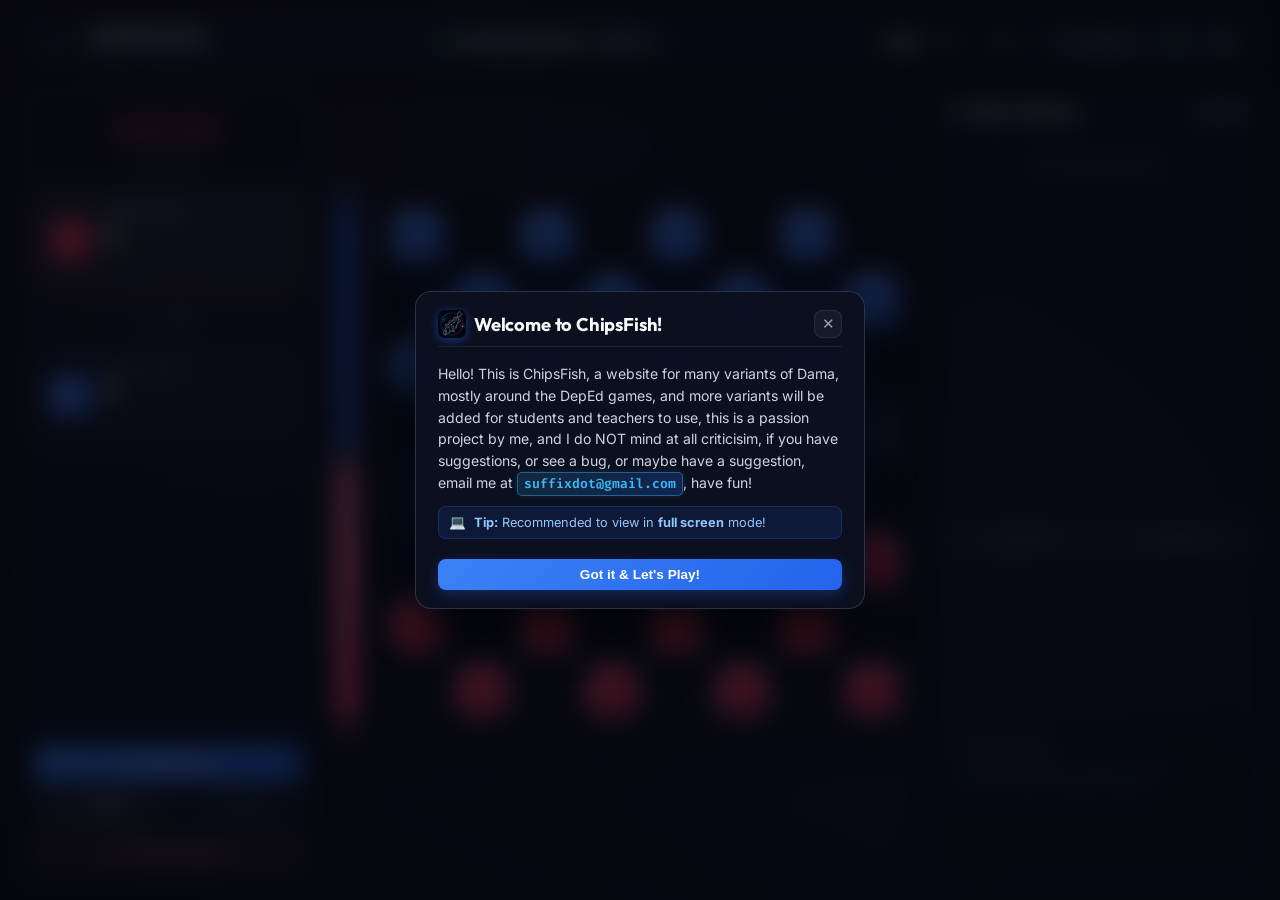
==== commit af3a6191: "feat: add Solver & Tablebase Analyzer GUI with cross-navigation - Add standalone Engine/analyzer/ wi" ====
--- a/Engine/gui/index.html
+++ b/Engine/gui/index.html
@@ -40,6 +40,10 @@
                     <button class="mode-tab-btn" data-mode="pvp" id="tab-pvp">PvP</button>
                     <button class="mode-tab-btn" data-mode="eve" id="tab-eve">AIvAI</button>
                 </div>
+                <a href="../analyzer/" id="btn-goto-analyzer" class="nav-icon-btn" title="Open Solver &amp; Tablebase Analyzer" style="display:inline-flex;align-items:center;gap:6px;padding:0 12px;width:auto;font-size:0.8rem;font-weight:700;text-decoration:none;color:var(--text-muted);">
+                    <svg width="15" height="15" viewBox="0 0 24 24" fill="none" stroke="currentColor" stroke-width="2" stroke-linecap="round" stroke-linejoin="round"><polyline points="22 12 18 12 15 21 9 3 6 12 2 12"></polyline></svg>
+                    Analyze
+                </a>
                 <button id="btn-audio-toggle" class="nav-icon-btn active" title="Toggle Sound FX">
                     <svg class="icon-sound-on" width="18" height="18" viewBox="0 0 24 24" fill="none" stroke="currentColor" stroke-width="2" stroke-linecap="round" stroke-linejoin="round"><polygon points="11 5 6 9 2 9 2 15 6 15 11 19 11 5"></polygon><path d="M19.07 4.93a10 10 0 0 1 0 14.14M15.54 8.46a5 5 0 0 1 0 7.07"></path></svg>
                 </button>
--- a/Engine/gui/index.css
+++ b/Engine/gui/index.css
@@ -42,6 +42,11 @@
     user-select: none;
 }
 
+html {
+    max-width: 100vw;
+    overflow-x: hidden;
+}
+
 body {
     background-color: var(--bg-dark);
     color: var(--text-main);
@@ -530,6 +535,19 @@
     align-items: center;
     gap: 5px;
     flex-shrink: 0;
+}
+
+/* Flipped Eval Bar (when board is flipped) */
+.eval-bar-container.flipped {
+    flex-direction: column-reverse;
+}
+
+.eval-bar-container.flipped .eval-bar-wrapper {
+    transform: rotate(180deg);
+}
+
+.eval-bar-container.flipped .eval-bar-label {
+    transform: translateX(-50%) rotate(90deg);
 }
 
 .eval-side-label {
@@ -1335,10 +1353,14 @@
     font-weight: 800;
 }
 
-/* Media Query Responsive Adjustments */
+/* ======================================================
+   RESPONSIVE MEDIA QUERIES — Mobile Friendly
+   ====================================================== */
+
+/* --- Tablet (≤1200px) --- */
 @media (max-width: 1200px) {
     .main-workspace {
-        grid-template-columns: 260px 1fr 300px;
+        grid-template-columns: 240px 1fr 280px;
     }
     .board-wrapper {
         width: 440px;
@@ -1349,18 +1371,465 @@
     }
 }
 
+/* --- Small Tablet / Large Mobile Landscape (≤992px) --- */
 @media (max-width: 992px) {
+    .app-layout {
+        padding: 8px 10px;
+        gap: 8px;
+        width: 100%;
+        max-width: 100vw;
+        overflow-x: hidden;
+    }
+
+    .top-navbar {
+        height: auto;
+        padding: 8px 14px;
+        flex-wrap: wrap;
+        gap: 8px;
+        width: 100%;
+    }
+
+    .navbar-center {
+        order: 3;
+        width: 100%;
+        justify-content: center;
+    }
+
     .main-workspace {
         grid-template-columns: 1fr;
         grid-template-rows: auto auto auto;
-    }
+        gap: 10px;
+        min-height: auto;
+        width: 100%;
+    }
+
     .board-stage {
         order: 1;
-    }
+        width: 100%;
+    }
+
     .left-sidebar {
         order: 2;
-    }
+        width: 100%;
+    }
+
     .right-sidebar {
         order: 3;
-    }
-}
+        max-height: 300px;
+        width: 100%;
+    }
+
+    /* Board constrained to viewport at this size */
+    .board-with-eval {
+        gap: 10px;
+        width: 100%;
+        justify-content: center;
+    }
+
+    .board-wrapper {
+        width: min(420px, calc(100vw - 80px));
+        height: min(420px, calc(100vw - 80px));
+    }
+
+    .eval-bar-wrapper {
+        height: min(420px, calc(100vw - 80px));
+    }
+
+    /* Horizontal player layout on tablet */
+    .left-sidebar {
+        flex-direction: row;
+        flex-wrap: wrap;
+        align-items: flex-start;
+    }
+
+    .turn-status-card {
+        flex: 1;
+        min-width: 120px;
+    }
+
+    .player-card {
+        flex: 1;
+        min-width: 140px;
+    }
+
+    .vs-divider-row {
+        flex-direction: column;
+        width: 30px;
+        padding: 0;
+        gap: 4px;
+    }
+
+    .vs-line {
+        width: 1px;
+        height: 20px;
+        flex: none;
+    }
+
+    .game-action-buttons {
+        flex: 1 1 100%;
+        margin-top: 0;
+        flex-direction: row;
+        flex-wrap: wrap;
+    }
+
+    .action-grid-2 {
+        flex: 1;
+        min-width: 200px;
+    }
+}
+
+/* --- Mobile Portrait (≤640px) --- */
+@media (max-width: 640px) {
+    .app-layout {
+        padding: 6px 8px;
+        gap: 6px;
+        width: 100%;
+        max-width: 100vw;
+        overflow-x: hidden;
+    }
+
+    /* Compact navbar */
+    .top-navbar {
+        padding: 8px 10px;
+        border-radius: 12px;
+        width: 100%;
+    }
+
+    .brand-logo {
+        width: 30px;
+        height: 30px;
+    }
+
+    .brand-title {
+        font-size: 1rem;
+    }
+
+    .brand-subtitle {
+        font-size: 0.55rem;
+    }
+
+    .navbar-center {
+        display: none;
+    }
+
+    .mode-tabs {
+        display: none;
+    }
+
+    .nav-icon-btn {
+        width: 32px;
+        height: 32px;
+    }
+
+    /* Board stage: full-width column, eval bar goes BELOW the board */
+    .board-stage {
+        width: 100%;
+        align-items: center;
+    }
+
+    .board-with-eval {
+        flex-direction: column;
+        align-items: center;
+        gap: 8px;
+        width: 100%;
+    }
+
+    /* Eval bar becomes horizontal under the board */
+    .eval-bar-container {
+        flex-direction: row !important;
+        align-items: center;
+        gap: 6px;
+        width: calc(100vw - 32px);
+        max-width: 380px;
+    }
+
+    .eval-bar-container.flipped {
+        flex-direction: row-reverse !important;
+    }
+
+    .eval-bar-wrapper {
+        width: calc(100vw - 80px) !important;
+        max-width: 340px;
+        height: 16px !important;
+        border-radius: 8px !important;
+        transform: none !important;
+    }
+
+    .eval-bar-container.flipped .eval-bar-wrapper {
+        transform: rotate(180deg) !important;
+    }
+
+    /* Horizontal bar: fill from left for RED */
+    .eval-bar-fill {
+        width: var(--eval-fill-h, 50%) !important;
+        height: 100% !important;
+        bottom: auto !important;
+        top: 0 !important;
+        left: 0 !important;
+        background: linear-gradient(to right, #ff3b5c 0%, #ff6b85 100%) !important;
+        border-radius: 8px 0 0 8px !important;
+        box-shadow: none !important;
+        transition: width 0.6s cubic-bezier(0.4, 0, 0.2, 1) !important;
+    }
+
+    .eval-bar-label {
+        position: static !important;
+        transform: none !important;
+        font-size: 0.6rem !important;
+        white-space: nowrap;
+        color: var(--text-muted);
+        flex-shrink: 0;
+    }
+
+    .eval-bar-wrapper::after {
+        top: 0;
+        bottom: 0;
+        left: 50%;
+        right: auto;
+        width: 2px;
+        height: 100%;
+    }
+
+    .eval-side-label {
+        font-size: 0.55rem;
+        flex-shrink: 0;
+    }
+
+    .game-board-container {
+        padding: 6px;
+        border-radius: 14px;
+        width: calc(100vw - 32px);
+        max-width: 380px;
+    }
+
+    .board-wrapper {
+        width: calc(100vw - 52px);
+        height: calc(100vw - 52px);
+        max-width: 368px;
+        max-height: 368px;
+    }
+
+    .square-operator {
+        font-size: 0.7rem;
+    }
+
+    .chip-val {
+        font-size: 0.62rem;
+    }
+
+    .chip.king::before {
+        font-size: 0.65rem;
+        top: -6px;
+    }
+
+    .math-tooltip {
+        font-size: 0.7rem;
+        padding: 6px 10px;
+        max-width: calc(100vw - 32px);
+    }
+
+    /* Left sidebar — full-width vertical */
+    .left-sidebar {
+        flex-direction: column;
+        padding: 10px;
+        gap: 8px;
+        width: 100%;
+    }
+
+    .turn-status-card {
+        flex-direction: row;
+        justify-content: space-between;
+        padding: 8px 12px;
+    }
+
+    .player-card {
+        padding: 10px 12px;
+        width: 100%;
+    }
+
+    .card-avatar {
+        width: 34px;
+        height: 34px;
+        font-size: 0.9rem;
+        border-radius: 10px;
+    }
+
+    .score-main {
+        font-size: 1.1rem;
+    }
+
+    .vs-divider-row {
+        flex-direction: row;
+        width: 100%;
+    }
+
+    .vs-line {
+        width: auto;
+        height: 1px;
+        flex: 1;
+    }
+
+    .game-action-buttons {
+        flex-direction: column;
+        gap: 6px;
+        margin-top: 0;
+        width: 100%;
+    }
+
+    .btn {
+        padding: 10px 14px;
+        font-size: 0.82rem;
+        width: 100%;
+    }
+
+    .action-grid-2 .btn {
+        width: 100%;
+    }
+
+    /* Right sidebar full-width compact */
+    .right-sidebar {
+        padding: 10px;
+        gap: 8px;
+        max-height: 250px;
+        width: 100%;
+    }
+
+    .console-drawer {
+        display: none;
+    }
+
+    .history-list {
+        max-height: 140px;
+    }
+
+    .history-row {
+        padding: 4px 8px;
+        font-size: 0.72rem;
+    }
+
+    /* Modals full-width */
+    .modal-content {
+        width: 95vw;
+        max-width: 95vw !important;
+        padding: 16px;
+    }
+
+    .settings-modal-body {
+        max-height: 70vh;
+    }
+
+    .welcome-modal-content {
+        max-width: 95vw !important;
+        width: 95vw !important;
+        padding: 14px 16px !important;
+    }
+}
+
+/* --- Small Phone (≤400px) --- */
+@media (max-width: 400px) {
+    .board-wrapper {
+        width: calc(100vw - 44px);
+        height: calc(100vw - 44px);
+        max-width: 320px;
+        max-height: 320px;
+    }
+
+    .game-board-container {
+        width: calc(100vw - 20px);
+        max-width: 340px;
+    }
+
+    .eval-bar-wrapper {
+        width: calc(100vw - 80px) !important;
+        max-width: 300px;
+        height: 14px !important;
+    }
+
+    .eval-bar-container {
+        width: calc(100vw - 20px);
+        max-width: 340px;
+    }
+
+    .chip-val {
+        font-size: 0.52rem;
+    }
+
+    .square-operator {
+        font-size: 0.58rem;
+    }
+
+    .brand-title {
+        font-size: 0.9rem;
+    }
+
+    .top-navbar {
+        height: auto;
+    }
+
+    .btn {
+        font-size: 0.78rem;
+        padding: 9px 12px;
+    }
+
+    .score-main {
+        font-size: 1rem;
+    }
+
+    .card-avatar {
+        width: 30px;
+        height: 30px;
+        font-size: 0.8rem;
+    }
+
+    .history-list {
+        max-height: 110px;
+    }
+}
+
+/* Touch: no hover effects that get stuck */
+@media (hover: none) and (pointer: coarse) {
+    .chip:hover {
+        transform: none;
+    }
+
+    .primary-btn:hover {
+        transform: none;
+    }
+
+    .btn-icon-close:hover {
+        transform: none;
+    }
+
+    .email-highlight:hover {
+        transform: none;
+    }
+
+    .history-row:hover {
+        background: rgba(255, 255, 255, 0.02);
+        border-color: transparent;
+    }
+
+    /* Bigger tap targets on touch */
+    .mode-tab-btn {
+        padding: 7px 14px;
+        min-height: 36px;
+    }
+
+    .btn-icon-round {
+        width: 36px;
+        height: 36px;
+    }
+
+    .nav-icon-btn {
+        width: 38px;
+        height: 38px;
+    }
+
+    .btn {
+        min-height: 44px;
+    }
+
+    .history-row {
+        min-height: 36px;
+    }
+}
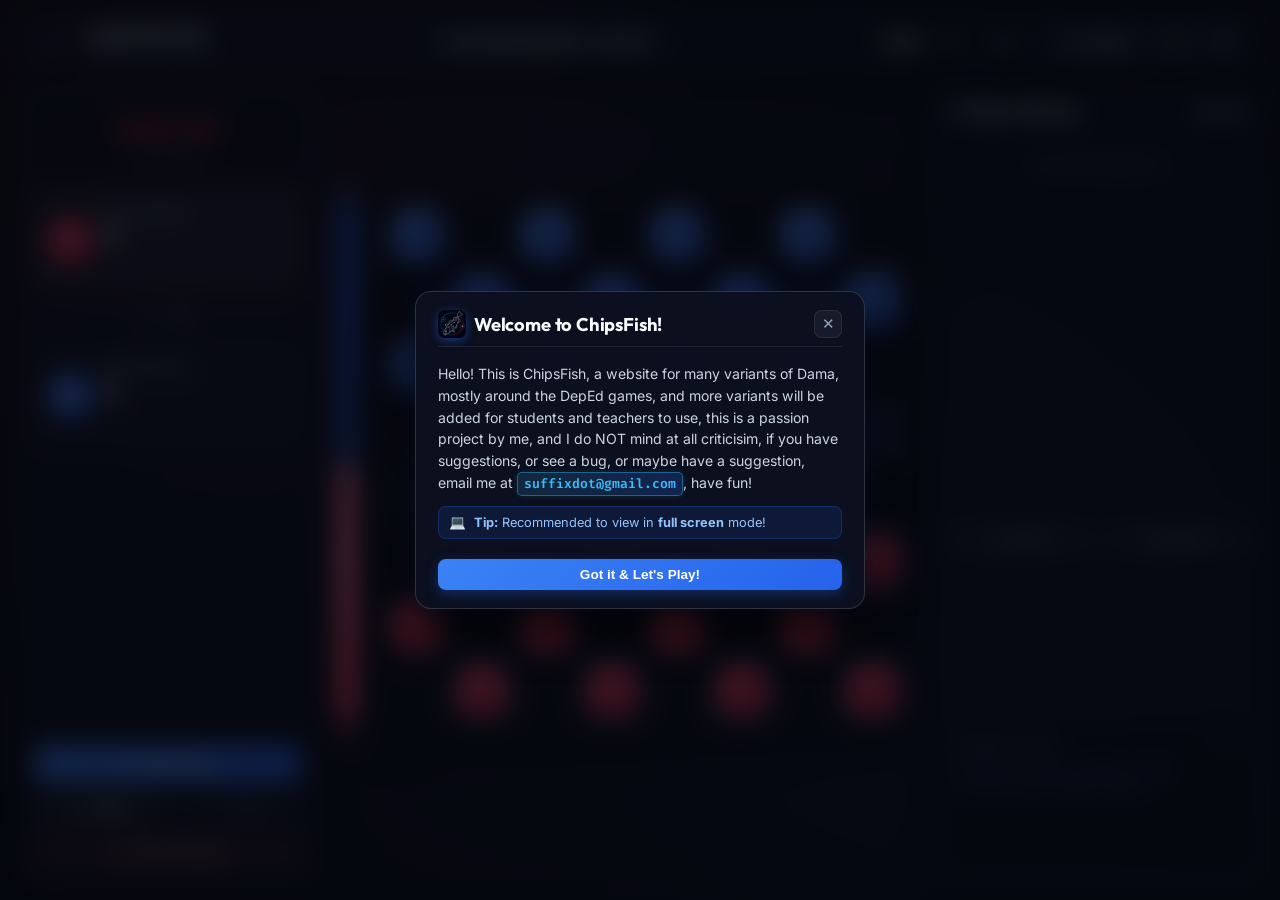
==== commit 11877790: "fix: show welcome modal only once per session using sessionStorage" ====
--- a/Engine/gui/index.html
+++ b/Engine/gui/index.html
@@ -206,7 +206,7 @@
     </div><!-- /.app-layout -->
 
     <!-- Welcome Visitor Modal -->
-    <div class="modal-overlay active" id="welcome-modal">
+    <div class="modal-overlay" id="welcome-modal">
         <div class="modal-content glass welcome-modal-content" style="max-width: 450px !important; padding: 18px 22px !important; gap: 12px !important;">
             <div class="welcome-modal-header" style="display: flex; align-items: center; justify-content: space-between; padding-bottom: 8px; border-bottom: 1px solid var(--border-color);">
                 <div class="welcome-title-group" style="display: flex; align-items: center; gap: 8px;">
